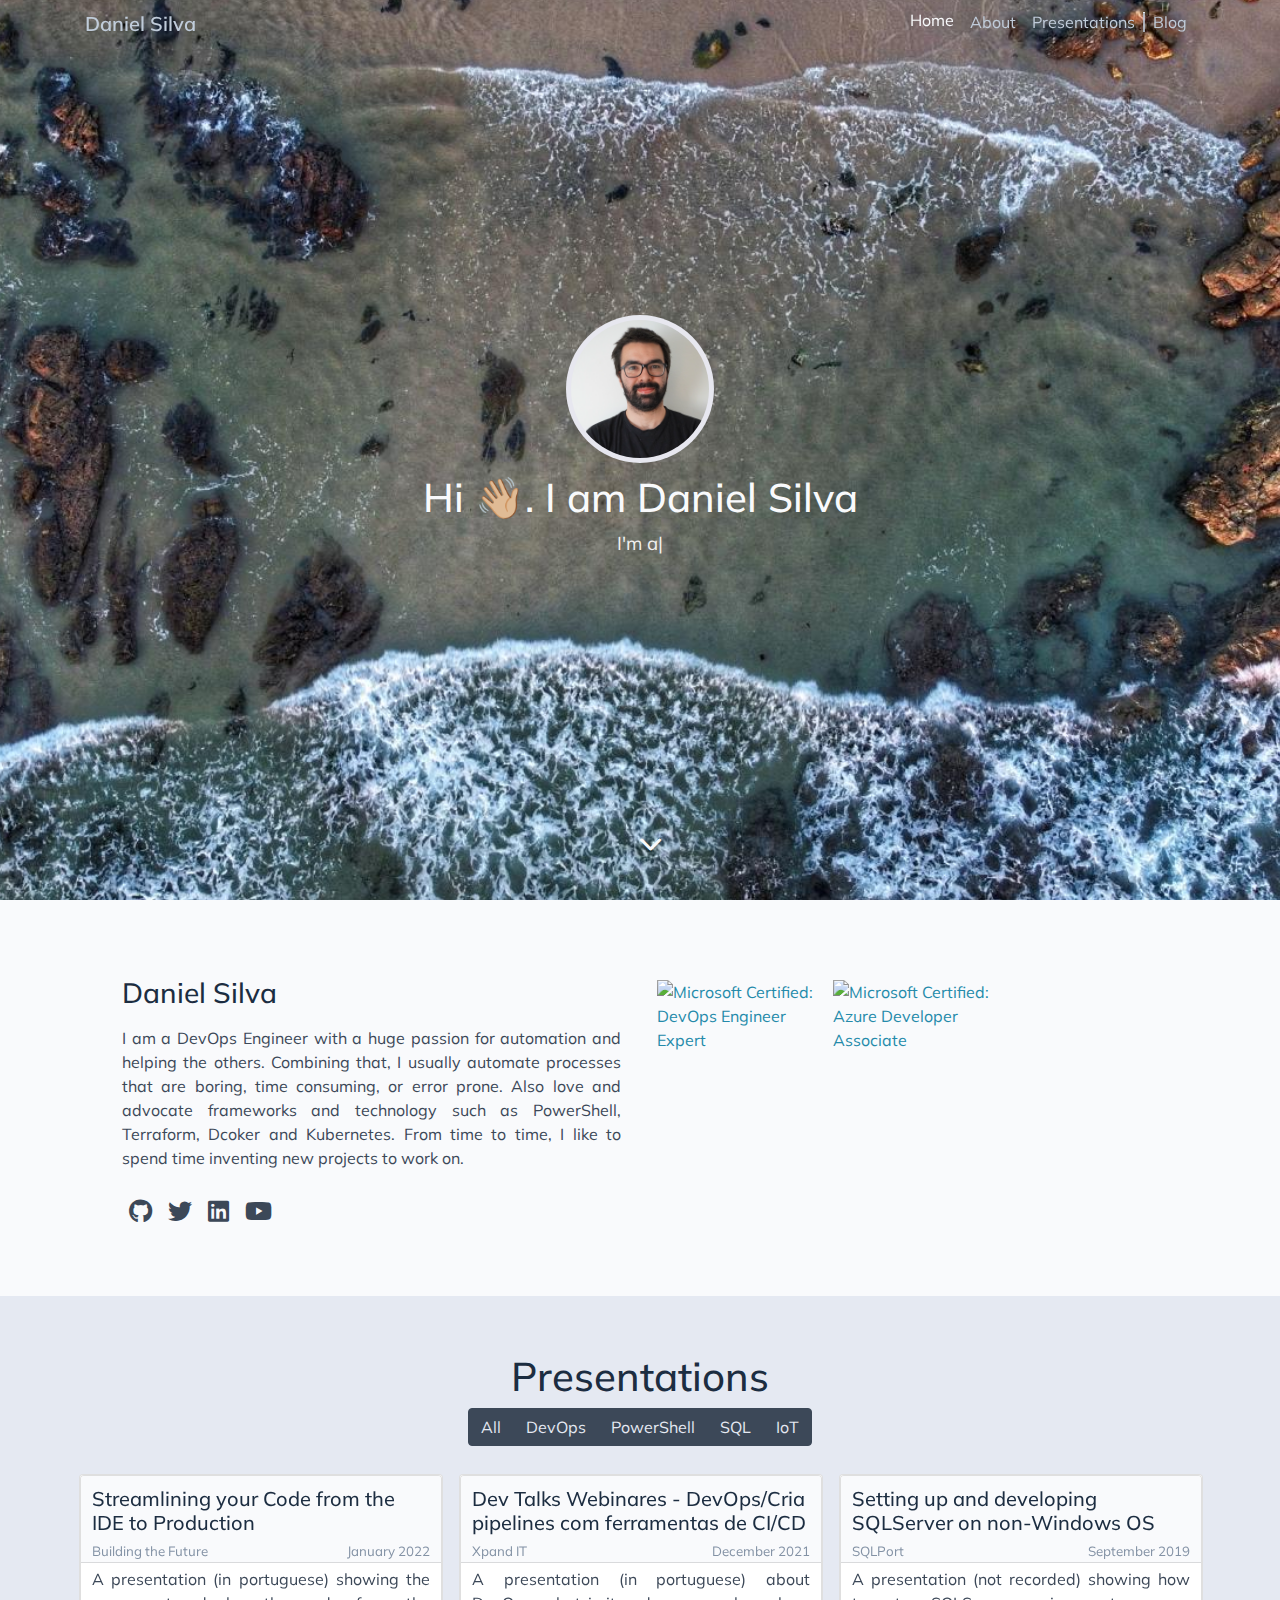
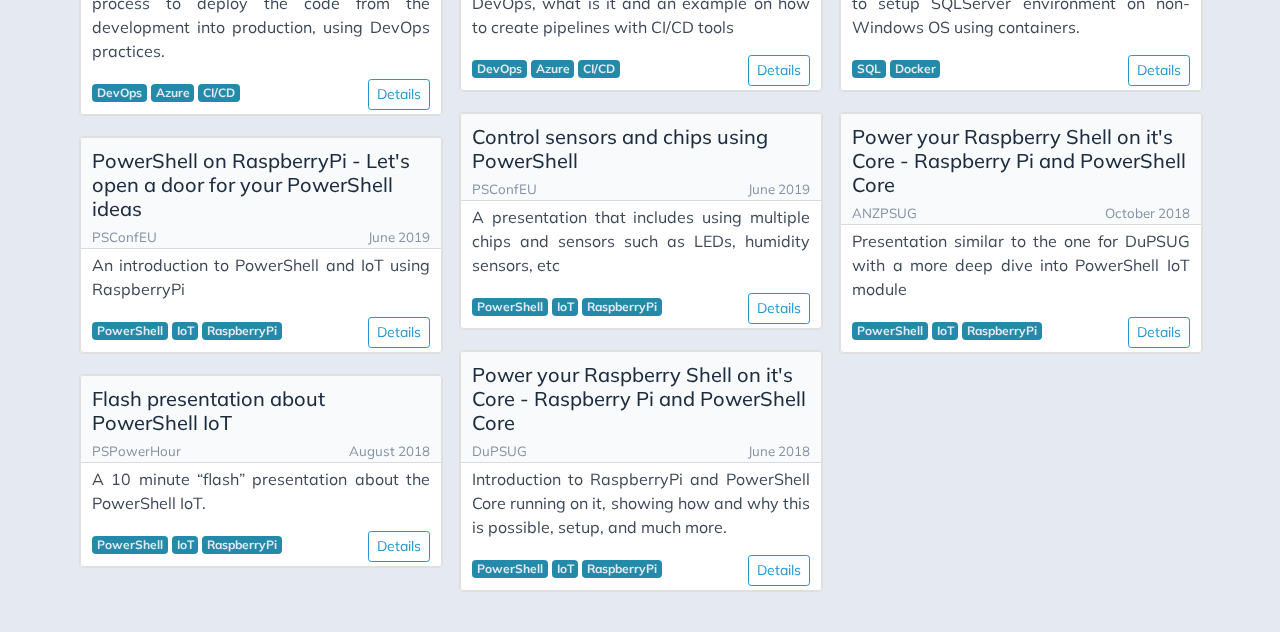
==== index.html @ a71b6dfe "deploy: 32005dc4efa2cc617f9057a2da8f9f249e327b60" ====
<!doctype html><html lang=en><head><meta name=generator content="Hugo 0.101.0"><title>Daniel Silva</title><meta name=description content><meta charset=utf-8><meta name=viewport content="width=device-width,initial-scale=1"><meta http-equiv=x-ua-compatible content="ie=edge"><link rel=stylesheet href=/css/bootstrap.min.css><link rel=stylesheet href=/css/layouts/main.css><link rel=stylesheet href=/css/navigators/navbar.css><link rel=stylesheet href=/css/plyr.css><link rel=stylesheet href=/css/flag-icon.min.css><link rel=stylesheet href="https://fonts.googleapis.com/css2?family=Muli:wght@300;400;500;600"><link rel=stylesheet href=/fontawesome/css/all.min.css><meta property="og:title" content="Daniel Silva"><meta property="og:type" content="website"><meta property="og:description" content><meta property="og:image" content="https://www.danielssilva.dev/images/author/avatar.png"><meta property="og:url" content="https://www.danielssilva.dev"><link rel=stylesheet href=/css/sections/home.css><link rel=stylesheet href=/css/sections/about.css><link rel=stylesheet href=/css/sections/skills.css><link rel=stylesheet href=/css/sections/experiences.css><link rel=stylesheet href=/css/sections/education.css><link rel=stylesheet href=/css/sections/projects.css><link rel=stylesheet href=/css/sections/recent-posts.css><link rel=stylesheet href=/css/sections/achievements.css><link rel=stylesheet href=/css/sections/accomplishments.css><link rel=stylesheet href=/css/style.css><script async src="https://www.googletagmanager.com/gtag/js?id=G-6H5T7PXLSM"></script>
<script>var doNotTrack=!1;if(!doNotTrack){window.dataLayer=window.dataLayer||[];function gtag(){dataLayer.push(arguments)}gtag("js",new Date),gtag("config","G-6H5T7PXLSM",{anonymize_ip:!1})}</script></head><body data-spy=scroll data-target=#top-navbar data-offset=100><nav class="navbar navbar-expand-xl top-navbar initial-navbar" id=top-navbar><div class=container><a class=navbar-brand href=/>Daniel Silva</a>
<button class="navbar-toggler navbar-dark" id=navbar-toggler type=button data-toggle=collapse data-target=#top-nav-items aria-label=menu>
<span class=navbar-toggler-icon></span></button><div class="collapse navbar-collapse dynamic-navbar" id=top-nav-items><ul class="navbar-nav ml-auto"><li class=nav-item><a class=nav-link href=#home>Home</a></li><li class=nav-item><a class=nav-link href=#about>About</a></li><li class=nav-item><a class=nav-link href=#projects>Presentations</a></li><div class=dropdown-divider id=top-navbar-divider></div><li class=nav-item><a class=nav-link href=https://blog.danielssilva.dev/>Blog</a></li></ul></div></div></nav><div class="container-fluid home" id=home><style>#homePageBackgroundImageDivStyled{background-image:url(/images/background/coast_hu554434aec5022e6aabf1defd5064a987_2552992_500x0_resize_q75_box.jpeg)}@media(min-width:500px) and (max-width:800px){#homePageBackgroundImageDivStyled{background-image:url(/images/background/coast_hu554434aec5022e6aabf1defd5064a987_2552992_800x0_resize_q75_box.jpeg)}}@media(min-width:801px) and (max-width:1200px){#homePageBackgroundImageDivStyled{background-image:url(/images/background/coast_hu554434aec5022e6aabf1defd5064a987_2552992_1200x0_resize_q75_box.jpeg)}}@media(min-width:1201px) and (max-width:1500px){#homePageBackgroundImageDivStyled{background-image:url(/images/background/coast_hu554434aec5022e6aabf1defd5064a987_2552992_1500x0_resize_q75_box.jpeg)}}@media(min-width:1501px){#homePageBackgroundImageDivStyled{background-image:url(/images/background/coast.jpeg)}}</style><span class=on-the-fly-behavior></span><div id=homePageBackgroundImageDivStyled class="background container-fluid"></div><div class="container content text-center"><img src=/images/author/avatar_hu5a6892530adabd34b1c75fb4cfc5e034_548641_148x148_fit_box_3.png class="rounded-circle mx-auto d-block img-fluid" alt="Author Image"><h1 class=greeting>Hi 👋🏼. I am Daniel Silva</h1><div class=typing-carousel><span id=ityped class=ityped></span>
<span class=ityped-cursor></span></div><ul id=typing-carousel-data><li>I'm a DevOps engineer</li><li>I love automation</li><li>I love DYI</li><li>I love presenting and sharing</li></ul><a href=#about aria-label="Read More - Daniel Silva"><i class="arrow bounce fa fa-chevron-down"></i></a></div></div><div class="container-fluid section-holder d-flex bg-white"><div class="container anchor p-lg-5 about-section" id=about><div class="row pt-sm-2 pt-md-4 align-self-center"><div class=col-sm-6><h3 class=p-1>Daniel Silva</h3><p class="p-1 text-justify">I am a DevOps Engineer with a huge passion for automation and helping the others. Combining that, I usually automate processes that are boring, time consuming, or error prone. Also love and advocate frameworks and technology such as PowerShell, Terraform, Dcoker and Kubernetes. From time to time, I like to spend time inventing new projects to work on.</p><div class="text-container ml-auto"><ul class="social-link d-flex"><li><a href=https://github.com/DanielSSilva title=Github target=_blank rel=noopener><i class="fab fa-github"></i></a></li><li><a href=https://twitter.com/DanielSilv9 title=Twitter target=_blank rel=noopener><i class="fab fa-twitter"></i></a></li><li><a href=https://www.linkedin.com/in/danielssilva/ title=LinkedIn target=_blank rel=noopener><i class="fab fa-linkedin"></i></a></li><li><a href=https://www.youtube.com/channel/UCpdLmETWFj0H3rv2JIgzPHg title=Youtube target=_blank rel=noopener><i class="fab fa-youtube"></i></a></li></ul></div></div><div class="col-sm-6 pt-5 pl-md-4 pl-sm-3 pt-sm-0"><div class=row><div class="col-6 col-lg-4 p-2"><div><a href=https://www.credly.com/badges/4189b24d-8f48-4c26-a25a-a30ac0645d60/public_url target=_blank rel="noopener noreferrer"><img src=https://images.credly.com/size/220x220/images/c3ab66f8-5d59-4afa-a6c2-0ba30a1989ca/CERT-Expert-DevOps-Engineer-600x600.png alt="Microsoft Certified: DevOps Engineer Expert"></a></div></div><div class="col-6 col-lg-4 p-2"><div><a href=https://www.credly.com/badges/4189b24d-8f48-4c26-a25a-a30ac0645d60/public_url target=_blank rel="noopener noreferrer"><img src=https://images.credly.com/size/220x220/images/63316b60-f62d-4e51-aacc-c23cb850089c/azure-developer-associate-600x600.png alt="Microsoft Certified: Azure Developer Associate"></a></div></div></div></div></div></div></div><div class="container-fluid section-holder d-flex bg-dimmed"><div class="container-fluid anchor pb-5 projects-section" id=projects><h1 class=text-center><span id=projects></span>Presentations</h1><div class="container ml-auto text-center"><div class="btn-group flex-wrap" role=group id=project-filter-buttons><button type=button class="btn btn-dark" data-filter=all>
All</button>
<button type=button class="btn btn-dark" data-filter=DevOps>
DevOps</button>
<button type=button class="btn btn-dark" data-filter=PowerShell>
PowerShell</button>
<button type=button class="btn btn-dark" data-filter=SQL>
SQL</button>
<button type=button class="btn btn-dark" data-filter=IoT>
IoT</button></div></div><div class="container filtr-projects"><div class=row id=project-card-holder><div class="col-sm-12 col-md-6 col-lg-4 p-2 filtr-item" data-category='all, DevOps,Azure,CI/CD'><div class="card mt-1"><div class=card><a class=card-header href="https://www.youtube.com/watch?v=jHdhixi9mvg" target=_blank rel=noopener><div><div class=d-flex><h5 class="card-title mb-0">Streamlining your Code from the IDE to Production</h5></div><div class=sub-title><span>Building the Future</span>
<span>January 2022</span></div></div></a><div class="card-body text-justify pt-1 pb-1"><p>A presentation (in portuguese) showing the process to deploy the code from the development into production, using DevOps practices.</p><div class=project-card-footer><div class=project-tags-holder><span class="badge btn-info">DevOps</span>
<span class="badge btn-info">Azure</span>
<span class="badge btn-info">CI/CD</span></div><div class=project-btn-holder><span><a class="btn btn-outline-info btn-sm" href="https://www.youtube.com/watch?v=jHdhixi9mvg" target=#>Details</a></span></div></div></div></div></div></div><div class="col-sm-12 col-md-6 col-lg-4 p-2 filtr-item" data-category='all, DevOps,Azure,CI/CD'><div class="card mt-1"><div class=card><a class=card-header href="https://www.youtube.com/watch?v=k4uorXhguNA&list=PL57O7tm6D3i4XlLLw3u3Q8zfFbTgQo_N_" target=_blank rel=noopener><div><div class=d-flex><h5 class="card-title mb-0">Dev Talks Webinares - DevOps/Cria pipelines com ferramentas de CI/CD</h5></div><div class=sub-title><span>Xpand IT</span>
<span>December 2021</span></div></div></a><div class="card-body text-justify pt-1 pb-1"><p>A presentation (in portuguese) about DevOps, what is it and an example on how to create pipelines with CI/CD tools</p><div class=project-card-footer><div class=project-tags-holder><span class="badge btn-info">DevOps</span>
<span class="badge btn-info">Azure</span>
<span class="badge btn-info">CI/CD</span></div><div class=project-btn-holder><span><a class="btn btn-outline-info btn-sm" href="https://www.youtube.com/watch?v=k4uorXhguNA&list=PL57O7tm6D3i4XlLLw3u3Q8zfFbTgQo_N_" target=#>Details</a></span></div></div></div></div></div></div><div class="col-sm-12 col-md-6 col-lg-4 p-2 filtr-item" data-category='all, SQL,Docker'><div class="card mt-1"><div class=card><a class=card-header href=https://github.com/DanielSSilva/Presentations/tree/master/2019_09_24%20-%20Setting%20up%20and%20developing%20SQLServer%20on%20non-Windows%20OS target=_blank rel=noopener><div><div class=d-flex><h5 class="card-title mb-0">Setting up and developing SQLServer on non-Windows OS</h5></div><div class=sub-title><span>SQLPort</span>
<span>September 2019</span></div></div></a><div class="card-body text-justify pt-1 pb-1"><p>A presentation (not recorded) showing how to setup SQLServer environment on non-Windows OS using containers.</p><div class=project-card-footer><div class=project-tags-holder><span class="badge btn-info">SQL</span>
<span class="badge btn-info">Docker</span></div><div class=project-btn-holder><span><a class="btn btn-outline-info btn-sm" href=https://github.com/DanielSSilva/Presentations/tree/master/2019_09_24%20-%20Setting%20up%20and%20developing%20SQLServer%20on%20non-Windows%20OS target=#>Details</a></span></div></div></div></div></div></div><div class="col-sm-12 col-md-6 col-lg-4 p-2 filtr-item" data-category='all, PowerShell,IoT,RaspberryPi'><div class="card mt-1"><div class=card><a class=card-header href="https://www.youtube.com/watch?v=DMQC2ErWaq8" target=_blank rel=noopener><div><div class=d-flex><h5 class="card-title mb-0">PowerShell on RaspberryPi - Let's open a door for your PowerShell ideas</h5></div><div class=sub-title><span>PSConfEU</span>
<span>June 2019</span></div></div></a><div class="card-body text-justify pt-1 pb-1"><p>An introduction to PowerShell and IoT using RaspberryPi</p><div class=project-card-footer><div class=project-tags-holder><span class="badge btn-info">PowerShell</span>
<span class="badge btn-info">IoT</span>
<span class="badge btn-info">RaspberryPi</span></div><div class=project-btn-holder><span><a class="btn btn-outline-info btn-sm" href="https://www.youtube.com/watch?v=DMQC2ErWaq8" target=#>Details</a></span></div></div></div></div></div></div><div class="col-sm-12 col-md-6 col-lg-4 p-2 filtr-item" data-category='all, PowerShell,IoT,RaspberryPi'><div class="card mt-1"><div class=card><a class=card-header href="https://www.youtube.com/watch?v=S17dT1mQLGI" target=_blank rel=noopener><div><div class=d-flex><h5 class="card-title mb-0">Control sensors and chips using PowerShell</h5></div><div class=sub-title><span>PSConfEU</span>
<span>June 2019</span></div></div></a><div class="card-body text-justify pt-1 pb-1"><p>A presentation that includes using multiple chips and sensors such as LEDs, humidity sensors, etc</p><div class=project-card-footer><div class=project-tags-holder><span class="badge btn-info">PowerShell</span>
<span class="badge btn-info">IoT</span>
<span class="badge btn-info">RaspberryPi</span></div><div class=project-btn-holder><span><a class="btn btn-outline-info btn-sm" href="https://www.youtube.com/watch?v=S17dT1mQLGI" target=#>Details</a></span></div></div></div></div></div></div><div class="col-sm-12 col-md-6 col-lg-4 p-2 filtr-item" data-category='all, PowerShell,IoT,RaspberryPi'><div class="card mt-1"><div class=card><a class=card-header href="https://www.youtube.com/watch?v=5m9PnWBF1vI" target=_blank rel=noopener><div><div class=d-flex><h5 class="card-title mb-0">Power your Raspberry Shell on it's Core - Raspberry Pi and PowerShell Core</h5></div><div class=sub-title><span>ANZPSUG</span>
<span>October 2018</span></div></div></a><div class="card-body text-justify pt-1 pb-1"><p>Presentation similar to the one for DuPSUG with a more deep dive into PowerShell IoT module</p><div class=project-card-footer><div class=project-tags-holder><span class="badge btn-info">PowerShell</span>
<span class="badge btn-info">IoT</span>
<span class="badge btn-info">RaspberryPi</span></div><div class=project-btn-holder><span><a class="btn btn-outline-info btn-sm" href="https://www.youtube.com/watch?v=5m9PnWBF1vI" target=#>Details</a></span></div></div></div></div></div></div><div class="col-sm-12 col-md-6 col-lg-4 p-2 filtr-item" data-category='all, PowerShell,IoT,RaspberryPi'><div class="card mt-1"><div class=card><a class=card-header href="https://www.youtube.com/watch?v=fDQvdIEda_c&t=3278s" target=_blank rel=noopener><div><div class=d-flex><h5 class="card-title mb-0">Flash presentation about PowerShell IoT</h5></div><div class=sub-title><span>PSPowerHour</span>
<span>August 2018</span></div></div></a><div class="card-body text-justify pt-1 pb-1"><p>A 10 minute &ldquo;flash&rdquo; presentation about the PowerShell IoT.</p><div class=project-card-footer><div class=project-tags-holder><span class="badge btn-info">PowerShell</span>
<span class="badge btn-info">IoT</span>
<span class="badge btn-info">RaspberryPi</span></div><div class=project-btn-holder><span><a class="btn btn-outline-info btn-sm" href="https://www.youtube.com/watch?v=fDQvdIEda_c&t=3278s" target=#>Details</a></span></div></div></div></div></div></div><div class="col-sm-12 col-md-6 col-lg-4 p-2 filtr-item" data-category='all, PowerShell,IoT,RaspberryPi'><div class="card mt-1"><div class=card><a class=card-header href="https://www.youtube.com/watch?v=S17dT1mQLGI" target=_blank rel=noopener><div><div class=d-flex><h5 class="card-title mb-0">Power your Raspberry Shell on it's Core - Raspberry Pi and PowerShell Core</h5></div><div class=sub-title><span>DuPSUG</span>
<span>June 2018</span></div></div></a><div class="card-body text-justify pt-1 pb-1"><p>Introduction to RaspberryPi and PowerShell Core running on it, showing how and why this is possible, setup, and much more.</p><div class=project-card-footer><div class=project-tags-holder><span class="badge btn-info">PowerShell</span>
<span class="badge btn-info">IoT</span>
<span class="badge btn-info">RaspberryPi</span></div><div class=project-btn-holder><span><a class="btn btn-outline-info btn-sm" href="https://www.youtube.com/watch?v=S17dT1mQLGI" target=#>Details</a></span></div></div></div></div></div></div></div></div></div></div><script type=text/javascript src=/js/jquery-3.4.1.min.js></script>
<script type=text/javascript src=/js/popper.min.js></script>
<script type=text/javascript src=/js/bootstrap.min.js></script>
<script type=text/javascript src=/js/navbar.js></script>
<script type=text/javascript src=/js/plyr.js></script>
<script type=text/javascript src=/js/main.js></script>
<script src=/js/itype.min.js></script>
<script src=/js/github-button.js></script>
<script src=/js/home.js></script>
<script src=/js/jquery.filterizr.min.js></script></body></html>
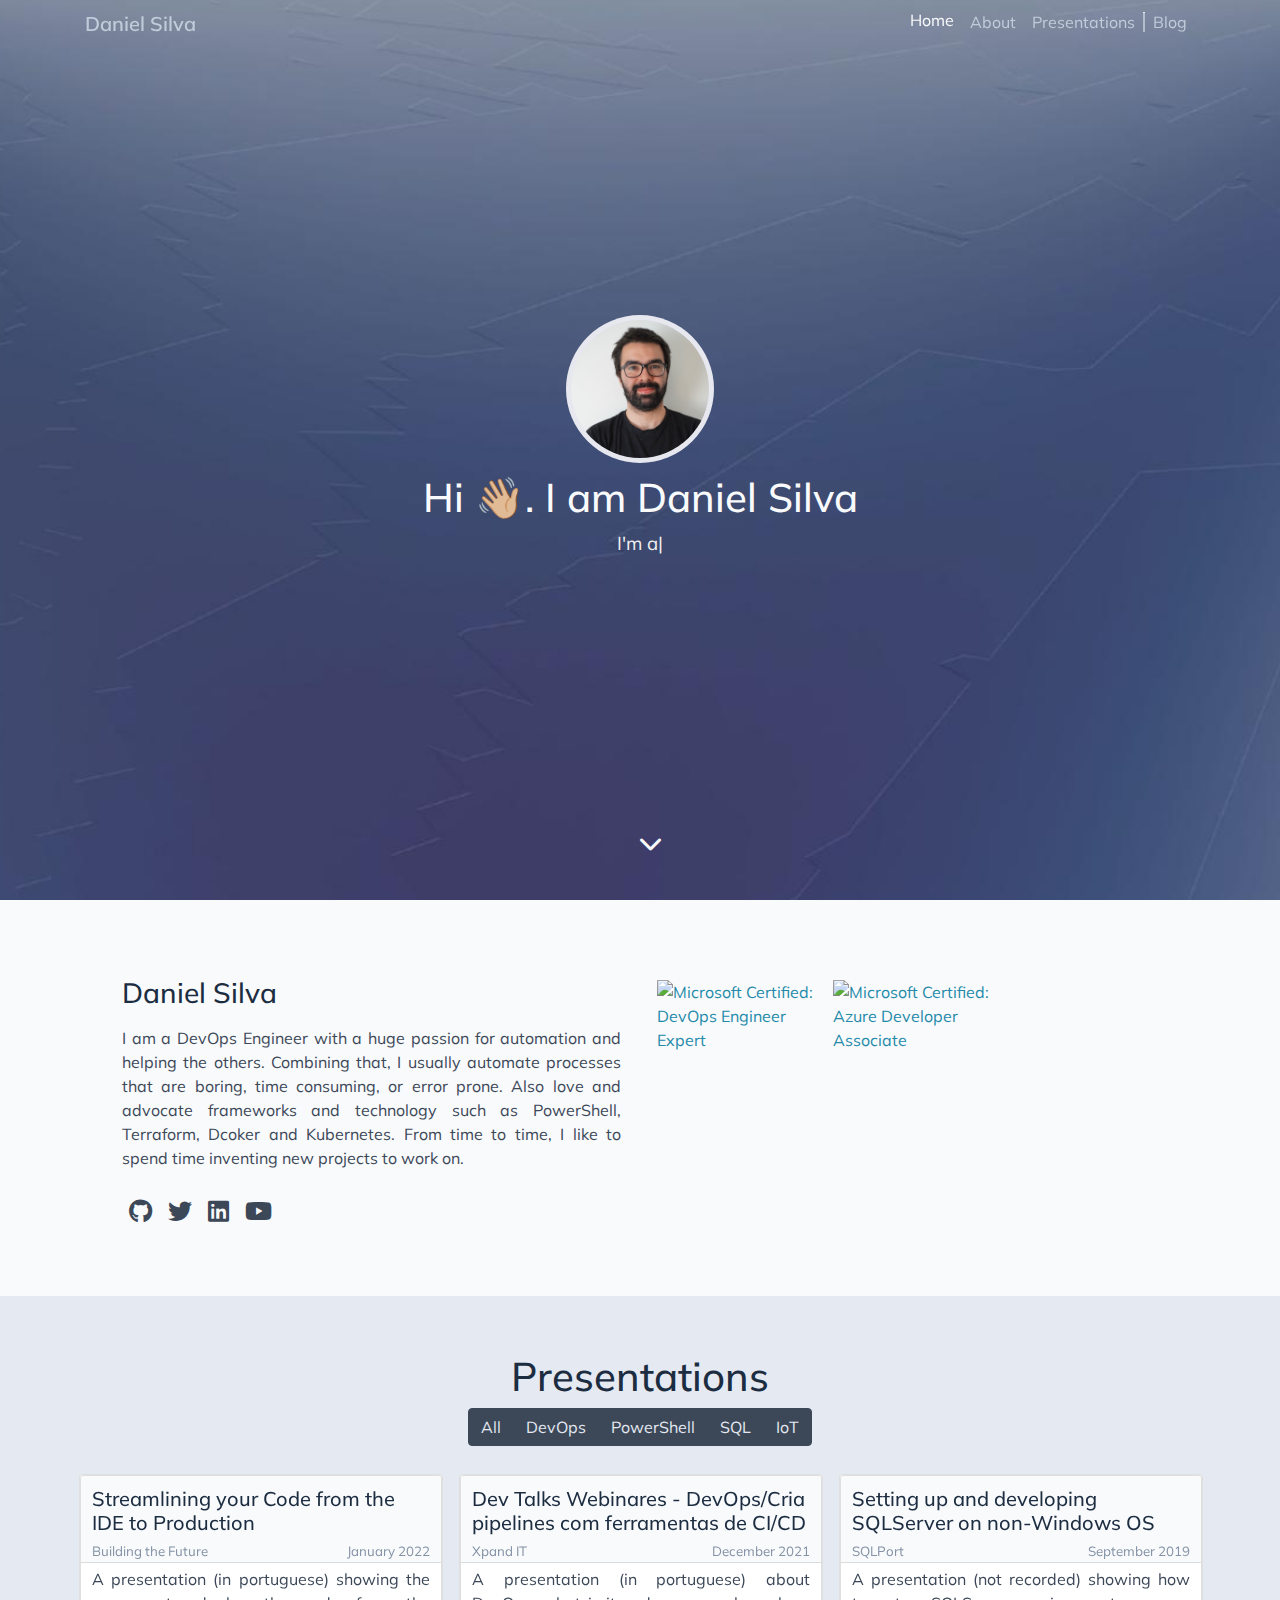
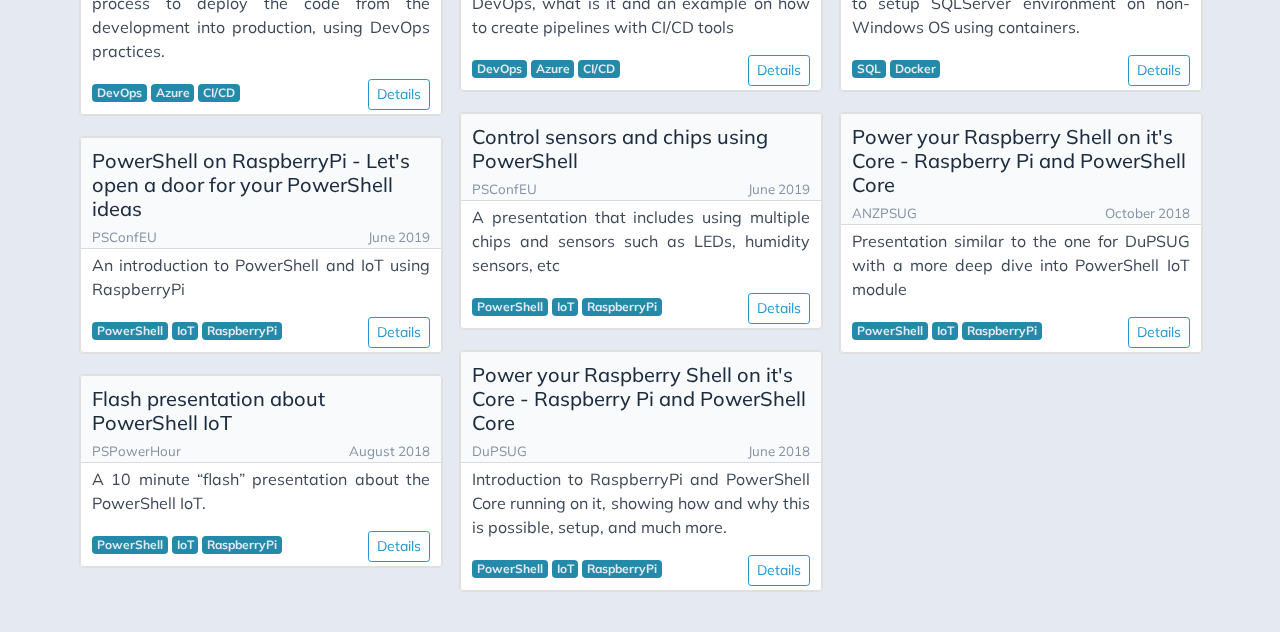
==== commit 6758c8c7: "deploy: 63246c6cc2f0cc0d078bcd1a8effb1f9066be4f7" ====
--- a/index.html
+++ b/index.html
@@ -1,7 +1,7 @@
 <!doctype html><html lang=en><head><meta name=generator content="Hugo 0.101.0"><title>Daniel Silva</title><meta name=description content><meta charset=utf-8><meta name=viewport content="width=device-width,initial-scale=1"><meta http-equiv=x-ua-compatible content="ie=edge"><link rel=stylesheet href=/css/bootstrap.min.css><link rel=stylesheet href=/css/layouts/main.css><link rel=stylesheet href=/css/navigators/navbar.css><link rel=stylesheet href=/css/plyr.css><link rel=stylesheet href=/css/flag-icon.min.css><link rel=stylesheet href="https://fonts.googleapis.com/css2?family=Muli:wght@300;400;500;600"><link rel=stylesheet href=/fontawesome/css/all.min.css><meta property="og:title" content="Daniel Silva"><meta property="og:type" content="website"><meta property="og:description" content><meta property="og:image" content="https://www.danielssilva.dev/images/author/avatar.png"><meta property="og:url" content="https://www.danielssilva.dev"><link rel=stylesheet href=/css/sections/home.css><link rel=stylesheet href=/css/sections/about.css><link rel=stylesheet href=/css/sections/skills.css><link rel=stylesheet href=/css/sections/experiences.css><link rel=stylesheet href=/css/sections/education.css><link rel=stylesheet href=/css/sections/projects.css><link rel=stylesheet href=/css/sections/recent-posts.css><link rel=stylesheet href=/css/sections/achievements.css><link rel=stylesheet href=/css/sections/accomplishments.css><link rel=stylesheet href=/css/style.css><script async src="https://www.googletagmanager.com/gtag/js?id=G-6H5T7PXLSM"></script>
 <script>var doNotTrack=!1;if(!doNotTrack){window.dataLayer=window.dataLayer||[];function gtag(){dataLayer.push(arguments)}gtag("js",new Date),gtag("config","G-6H5T7PXLSM",{anonymize_ip:!1})}</script></head><body data-spy=scroll data-target=#top-navbar data-offset=100><nav class="navbar navbar-expand-xl top-navbar initial-navbar" id=top-navbar><div class=container><a class=navbar-brand href=/>Daniel Silva</a>
 <button class="navbar-toggler navbar-dark" id=navbar-toggler type=button data-toggle=collapse data-target=#top-nav-items aria-label=menu>
-<span class=navbar-toggler-icon></span></button><div class="collapse navbar-collapse dynamic-navbar" id=top-nav-items><ul class="navbar-nav ml-auto"><li class=nav-item><a class=nav-link href=#home>Home</a></li><li class=nav-item><a class=nav-link href=#about>About</a></li><li class=nav-item><a class=nav-link href=#projects>Presentations</a></li><div class=dropdown-divider id=top-navbar-divider></div><li class=nav-item><a class=nav-link href=https://blog.danielssilva.dev/>Blog</a></li></ul></div></div></nav><div class="container-fluid home" id=home><style>#homePageBackgroundImageDivStyled{background-image:url(/images/background/coast_hu554434aec5022e6aabf1defd5064a987_2552992_500x0_resize_q75_box.jpeg)}@media(min-width:500px) and (max-width:800px){#homePageBackgroundImageDivStyled{background-image:url(/images/background/coast_hu554434aec5022e6aabf1defd5064a987_2552992_800x0_resize_q75_box.jpeg)}}@media(min-width:801px) and (max-width:1200px){#homePageBackgroundImageDivStyled{background-image:url(/images/background/coast_hu554434aec5022e6aabf1defd5064a987_2552992_1200x0_resize_q75_box.jpeg)}}@media(min-width:1201px) and (max-width:1500px){#homePageBackgroundImageDivStyled{background-image:url(/images/background/coast_hu554434aec5022e6aabf1defd5064a987_2552992_1500x0_resize_q75_box.jpeg)}}@media(min-width:1501px){#homePageBackgroundImageDivStyled{background-image:url(/images/background/coast.jpeg)}}</style><span class=on-the-fly-behavior></span><div id=homePageBackgroundImageDivStyled class="background container-fluid"></div><div class="container content text-center"><img src=/images/author/avatar_hu5a6892530adabd34b1c75fb4cfc5e034_548641_148x148_fit_box_3.png class="rounded-circle mx-auto d-block img-fluid" alt="Author Image"><h1 class=greeting>Hi 👋🏼. I am Daniel Silva</h1><div class=typing-carousel><span id=ityped class=ityped></span>
+<span class=navbar-toggler-icon></span></button><div class="collapse navbar-collapse dynamic-navbar" id=top-nav-items><ul class="navbar-nav ml-auto"><li class=nav-item><a class=nav-link href=#home>Home</a></li><li class=nav-item><a class=nav-link href=#about>About</a></li><li class=nav-item><a class=nav-link href=#projects>Presentations</a></li><div class=dropdown-divider id=top-navbar-divider></div><li class=nav-item><a class=nav-link href=https://blog.danielssilva.dev/>Blog</a></li></ul></div></div></nav><div class="container-fluid home" id=home><style>#homePageBackgroundImageDivStyled{background-image:url(/images/background/background_hu374c68f63fc98b004453fa87687a5fcb_62693_500x0_resize_q75_box.jpeg)}@media(min-width:500px) and (max-width:800px){#homePageBackgroundImageDivStyled{background-image:url(/images/background/background_hu374c68f63fc98b004453fa87687a5fcb_62693_800x0_resize_q75_box.jpeg)}}@media(min-width:801px) and (max-width:1200px){#homePageBackgroundImageDivStyled{background-image:url(/images/background/background_hu374c68f63fc98b004453fa87687a5fcb_62693_1200x0_resize_q75_box.jpeg)}}@media(min-width:1201px) and (max-width:1500px){#homePageBackgroundImageDivStyled{background-image:url(/images/background/background_hu374c68f63fc98b004453fa87687a5fcb_62693_1500x0_resize_q75_box.jpeg)}}@media(min-width:1501px){#homePageBackgroundImageDivStyled{background-image:url(/images/background/background.jpeg)}}</style><span class=on-the-fly-behavior></span><div id=homePageBackgroundImageDivStyled class="background container-fluid"></div><div class="container content text-center"><img src=/images/author/avatar_hu5a6892530adabd34b1c75fb4cfc5e034_548641_148x148_fit_box_3.png class="rounded-circle mx-auto d-block img-fluid" alt="Author Image"><h1 class=greeting>Hi 👋🏼. I am Daniel Silva</h1><div class=typing-carousel><span id=ityped class=ityped></span>
 <span class=ityped-cursor></span></div><ul id=typing-carousel-data><li>I'm a DevOps engineer</li><li>I love automation</li><li>I love DYI</li><li>I love presenting and sharing</li></ul><a href=#about aria-label="Read More - Daniel Silva"><i class="arrow bounce fa fa-chevron-down"></i></a></div></div><div class="container-fluid section-holder d-flex bg-white"><div class="container anchor p-lg-5 about-section" id=about><div class="row pt-sm-2 pt-md-4 align-self-center"><div class=col-sm-6><h3 class=p-1>Daniel Silva</h3><p class="p-1 text-justify">I am a DevOps Engineer with a huge passion for automation and helping the others. Combining that, I usually automate processes that are boring, time consuming, or error prone. Also love and advocate frameworks and technology such as PowerShell, Terraform, Dcoker and Kubernetes. From time to time, I like to spend time inventing new projects to work on.</p><div class="text-container ml-auto"><ul class="social-link d-flex"><li><a href=https://github.com/DanielSSilva title=Github target=_blank rel=noopener><i class="fab fa-github"></i></a></li><li><a href=https://twitter.com/DanielSilv9 title=Twitter target=_blank rel=noopener><i class="fab fa-twitter"></i></a></li><li><a href=https://www.linkedin.com/in/danielssilva/ title=LinkedIn target=_blank rel=noopener><i class="fab fa-linkedin"></i></a></li><li><a href=https://www.youtube.com/channel/UCpdLmETWFj0H3rv2JIgzPHg title=Youtube target=_blank rel=noopener><i class="fab fa-youtube"></i></a></li></ul></div></div><div class="col-sm-6 pt-5 pl-md-4 pl-sm-3 pt-sm-0"><div class=row><div class="col-6 col-lg-4 p-2"><div><a href=https://www.credly.com/badges/4189b24d-8f48-4c26-a25a-a30ac0645d60/public_url target=_blank rel="noopener noreferrer"><img src=https://images.credly.com/size/220x220/images/c3ab66f8-5d59-4afa-a6c2-0ba30a1989ca/CERT-Expert-DevOps-Engineer-600x600.png alt="Microsoft Certified: DevOps Engineer Expert"></a></div></div><div class="col-6 col-lg-4 p-2"><div><a href=https://www.credly.com/badges/4189b24d-8f48-4c26-a25a-a30ac0645d60/public_url target=_blank rel="noopener noreferrer"><img src=https://images.credly.com/size/220x220/images/63316b60-f62d-4e51-aacc-c23cb850089c/azure-developer-associate-600x600.png alt="Microsoft Certified: Azure Developer Associate"></a></div></div></div></div></div></div></div><div class="container-fluid section-holder d-flex bg-dimmed"><div class="container-fluid anchor pb-5 projects-section" id=projects><h1 class=text-center><span id=projects></span>Presentations</h1><div class="container ml-auto text-center"><div class="btn-group flex-wrap" role=group id=project-filter-buttons><button type=button class="btn btn-dark" data-filter=all>
 All</button>
 <button type=button class="btn btn-dark" data-filter=DevOps>
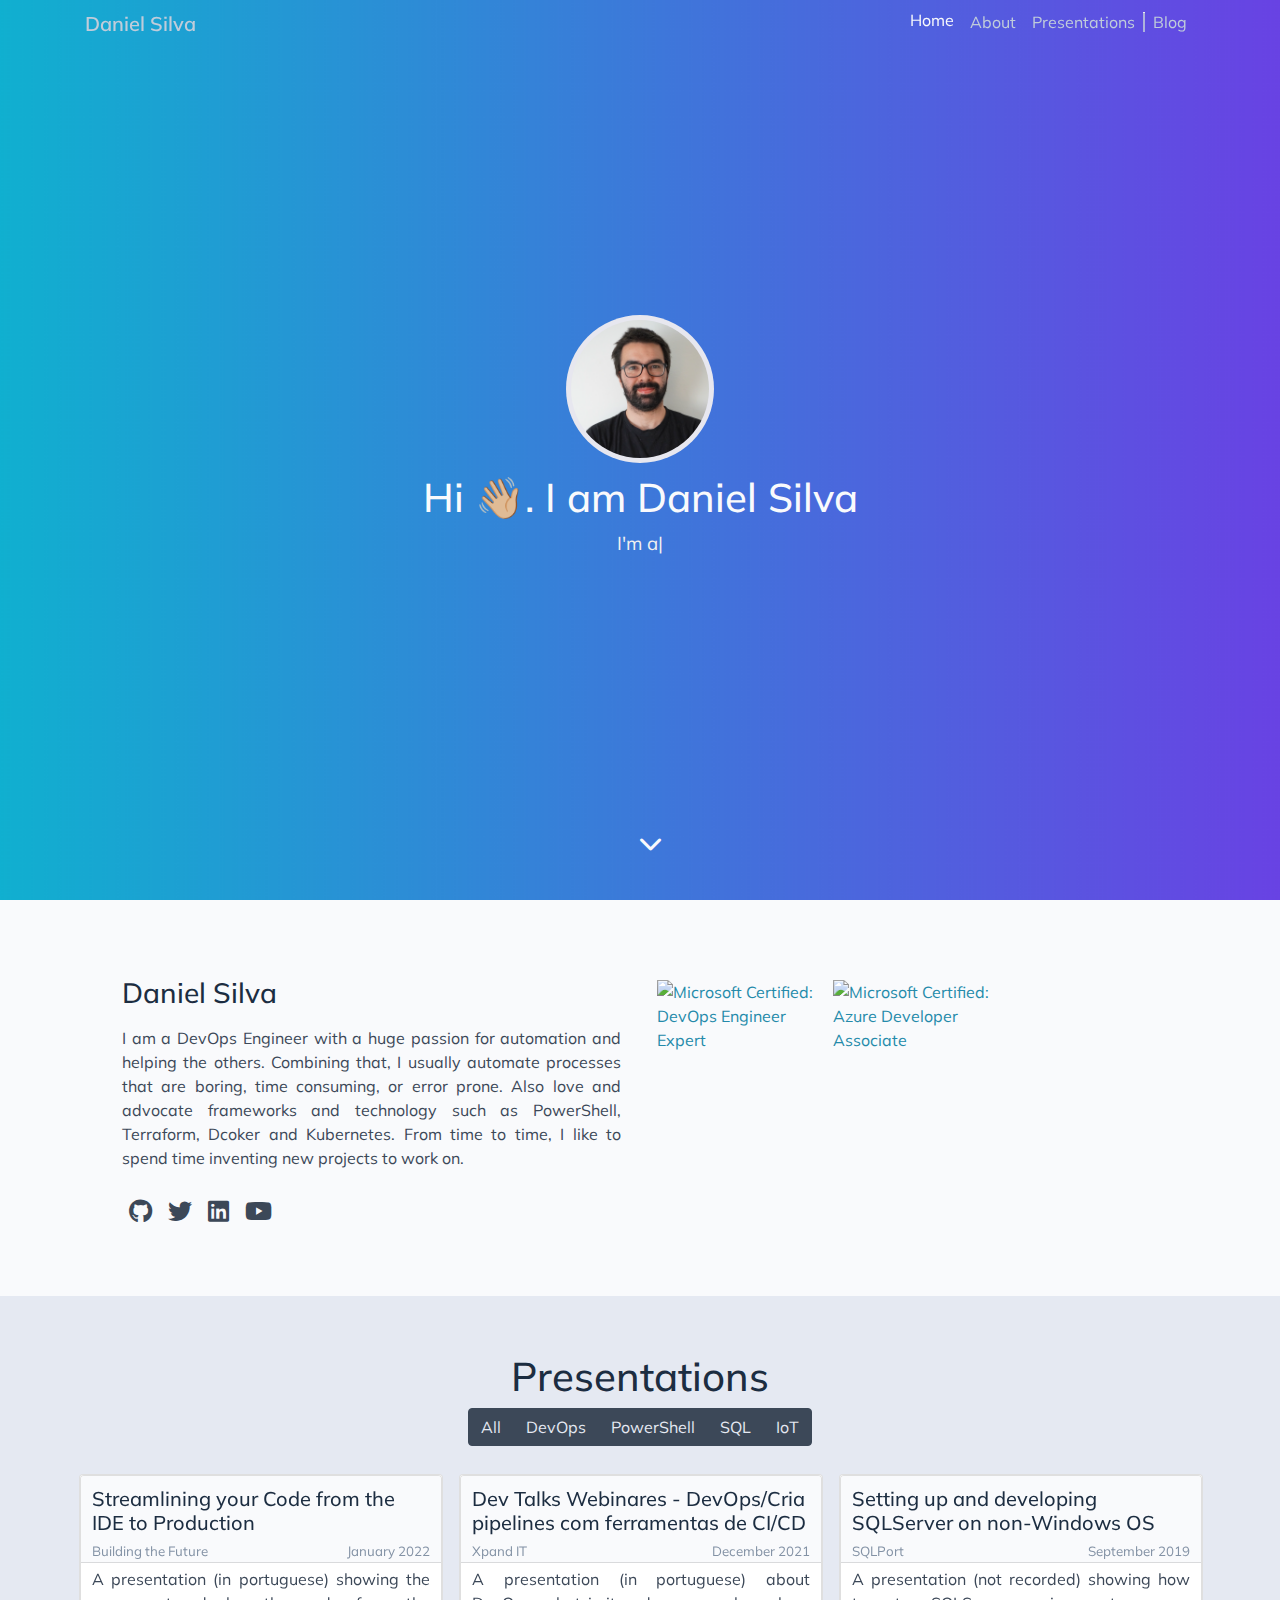
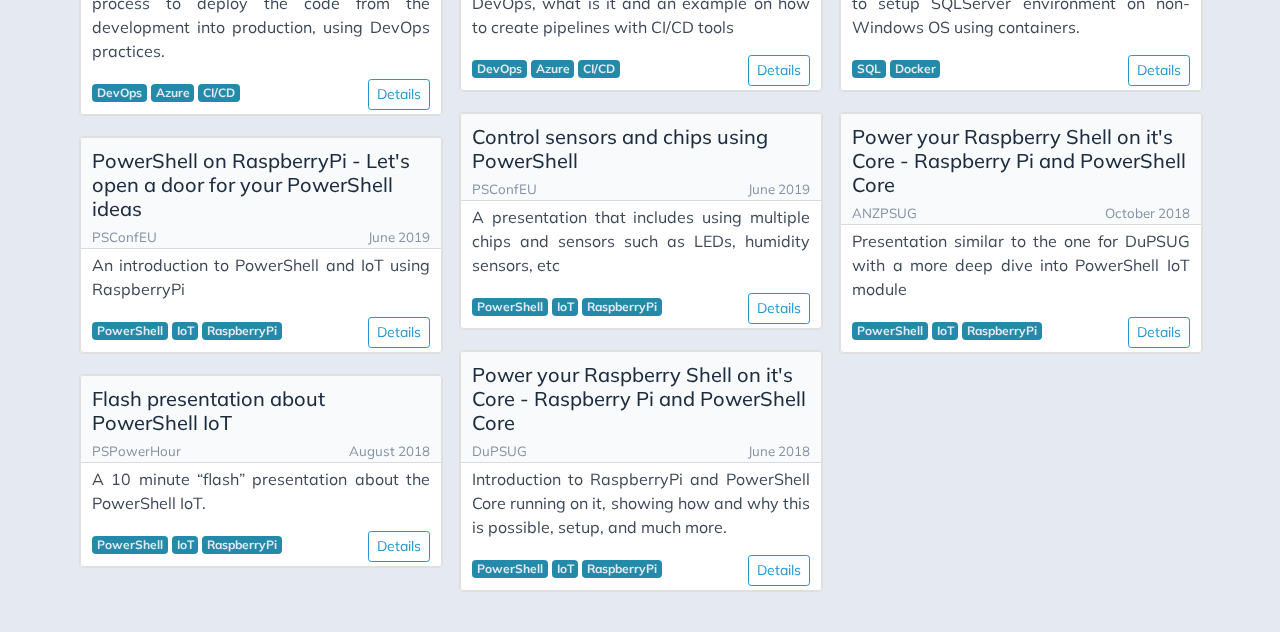
==== commit 413b4ee7: "deploy: ac2fd65477ce65af9ea66f0561ff885b7353231f" ====
--- a/index.html
+++ b/index.html
@@ -1,7 +1,7 @@
 <!doctype html><html lang=en><head><meta name=generator content="Hugo 0.101.0"><title>Daniel Silva</title><meta name=description content><meta charset=utf-8><meta name=viewport content="width=device-width,initial-scale=1"><meta http-equiv=x-ua-compatible content="ie=edge"><link rel=stylesheet href=/css/bootstrap.min.css><link rel=stylesheet href=/css/layouts/main.css><link rel=stylesheet href=/css/navigators/navbar.css><link rel=stylesheet href=/css/plyr.css><link rel=stylesheet href=/css/flag-icon.min.css><link rel=stylesheet href="https://fonts.googleapis.com/css2?family=Muli:wght@300;400;500;600"><link rel=stylesheet href=/fontawesome/css/all.min.css><meta property="og:title" content="Daniel Silva"><meta property="og:type" content="website"><meta property="og:description" content><meta property="og:image" content="https://www.danielssilva.dev/images/author/avatar.png"><meta property="og:url" content="https://www.danielssilva.dev"><link rel=stylesheet href=/css/sections/home.css><link rel=stylesheet href=/css/sections/about.css><link rel=stylesheet href=/css/sections/skills.css><link rel=stylesheet href=/css/sections/experiences.css><link rel=stylesheet href=/css/sections/education.css><link rel=stylesheet href=/css/sections/projects.css><link rel=stylesheet href=/css/sections/recent-posts.css><link rel=stylesheet href=/css/sections/achievements.css><link rel=stylesheet href=/css/sections/accomplishments.css><link rel=stylesheet href=/css/style.css><script async src="https://www.googletagmanager.com/gtag/js?id=G-6H5T7PXLSM"></script>
 <script>var doNotTrack=!1;if(!doNotTrack){window.dataLayer=window.dataLayer||[];function gtag(){dataLayer.push(arguments)}gtag("js",new Date),gtag("config","G-6H5T7PXLSM",{anonymize_ip:!1})}</script></head><body data-spy=scroll data-target=#top-navbar data-offset=100><nav class="navbar navbar-expand-xl top-navbar initial-navbar" id=top-navbar><div class=container><a class=navbar-brand href=/>Daniel Silva</a>
 <button class="navbar-toggler navbar-dark" id=navbar-toggler type=button data-toggle=collapse data-target=#top-nav-items aria-label=menu>
-<span class=navbar-toggler-icon></span></button><div class="collapse navbar-collapse dynamic-navbar" id=top-nav-items><ul class="navbar-nav ml-auto"><li class=nav-item><a class=nav-link href=#home>Home</a></li><li class=nav-item><a class=nav-link href=#about>About</a></li><li class=nav-item><a class=nav-link href=#projects>Presentations</a></li><div class=dropdown-divider id=top-navbar-divider></div><li class=nav-item><a class=nav-link href=https://blog.danielssilva.dev/>Blog</a></li></ul></div></div></nav><div class="container-fluid home" id=home><style>#homePageBackgroundImageDivStyled{background-image:url(/images/background/background_hu374c68f63fc98b004453fa87687a5fcb_62693_500x0_resize_q75_box.jpeg)}@media(min-width:500px) and (max-width:800px){#homePageBackgroundImageDivStyled{background-image:url(/images/background/background_hu374c68f63fc98b004453fa87687a5fcb_62693_800x0_resize_q75_box.jpeg)}}@media(min-width:801px) and (max-width:1200px){#homePageBackgroundImageDivStyled{background-image:url(/images/background/background_hu374c68f63fc98b004453fa87687a5fcb_62693_1200x0_resize_q75_box.jpeg)}}@media(min-width:1201px) and (max-width:1500px){#homePageBackgroundImageDivStyled{background-image:url(/images/background/background_hu374c68f63fc98b004453fa87687a5fcb_62693_1500x0_resize_q75_box.jpeg)}}@media(min-width:1501px){#homePageBackgroundImageDivStyled{background-image:url(/images/background/background.jpeg)}}</style><span class=on-the-fly-behavior></span><div id=homePageBackgroundImageDivStyled class="background container-fluid"></div><div class="container content text-center"><img src=/images/author/avatar_hu5a6892530adabd34b1c75fb4cfc5e034_548641_148x148_fit_box_3.png class="rounded-circle mx-auto d-block img-fluid" alt="Author Image"><h1 class=greeting>Hi 👋🏼. I am Daniel Silva</h1><div class=typing-carousel><span id=ityped class=ityped></span>
+<span class=navbar-toggler-icon></span></button><div class="collapse navbar-collapse dynamic-navbar" id=top-nav-items><ul class="navbar-nav ml-auto"><li class=nav-item><a class=nav-link href=#home>Home</a></li><li class=nav-item><a class=nav-link href=#about>About</a></li><li class=nav-item><a class=nav-link href=#projects>Presentations</a></li><div class=dropdown-divider id=top-navbar-divider></div><li class=nav-item><a class=nav-link href=https://blog.danielssilva.dev/>Blog</a></li></ul></div></div></nav><div class="container-fluid home" id=home><style>#homePageBackgroundImageDivStyled{background-image:url(/images/background/background_hud6ae6248197eb06130bf55874846ea7c_685095_500x0_resize_box_3.png)}@media(min-width:500px) and (max-width:800px){#homePageBackgroundImageDivStyled{background-image:url(/images/background/background_hud6ae6248197eb06130bf55874846ea7c_685095_800x0_resize_box_3.png)}}@media(min-width:801px) and (max-width:1200px){#homePageBackgroundImageDivStyled{background-image:url(/images/background/background_hud6ae6248197eb06130bf55874846ea7c_685095_1200x0_resize_box_3.png)}}@media(min-width:1201px) and (max-width:1500px){#homePageBackgroundImageDivStyled{background-image:url(/images/background/background_hud6ae6248197eb06130bf55874846ea7c_685095_1500x0_resize_box_3.png)}}@media(min-width:1501px){#homePageBackgroundImageDivStyled{background-image:url(/images/background/background.png)}}</style><span class=on-the-fly-behavior></span><div id=homePageBackgroundImageDivStyled class="background container-fluid"></div><div class="container content text-center"><img src=/images/author/avatar_hu5a6892530adabd34b1c75fb4cfc5e034_548641_148x148_fit_box_3.png class="rounded-circle mx-auto d-block img-fluid" alt="Author Image"><h1 class=greeting>Hi 👋🏼. I am Daniel Silva</h1><div class=typing-carousel><span id=ityped class=ityped></span>
 <span class=ityped-cursor></span></div><ul id=typing-carousel-data><li>I'm a DevOps engineer</li><li>I love automation</li><li>I love DYI</li><li>I love presenting and sharing</li></ul><a href=#about aria-label="Read More - Daniel Silva"><i class="arrow bounce fa fa-chevron-down"></i></a></div></div><div class="container-fluid section-holder d-flex bg-white"><div class="container anchor p-lg-5 about-section" id=about><div class="row pt-sm-2 pt-md-4 align-self-center"><div class=col-sm-6><h3 class=p-1>Daniel Silva</h3><p class="p-1 text-justify">I am a DevOps Engineer with a huge passion for automation and helping the others. Combining that, I usually automate processes that are boring, time consuming, or error prone. Also love and advocate frameworks and technology such as PowerShell, Terraform, Dcoker and Kubernetes. From time to time, I like to spend time inventing new projects to work on.</p><div class="text-container ml-auto"><ul class="social-link d-flex"><li><a href=https://github.com/DanielSSilva title=Github target=_blank rel=noopener><i class="fab fa-github"></i></a></li><li><a href=https://twitter.com/DanielSilv9 title=Twitter target=_blank rel=noopener><i class="fab fa-twitter"></i></a></li><li><a href=https://www.linkedin.com/in/danielssilva/ title=LinkedIn target=_blank rel=noopener><i class="fab fa-linkedin"></i></a></li><li><a href=https://www.youtube.com/channel/UCpdLmETWFj0H3rv2JIgzPHg title=Youtube target=_blank rel=noopener><i class="fab fa-youtube"></i></a></li></ul></div></div><div class="col-sm-6 pt-5 pl-md-4 pl-sm-3 pt-sm-0"><div class=row><div class="col-6 col-lg-4 p-2"><div><a href=https://www.credly.com/badges/4189b24d-8f48-4c26-a25a-a30ac0645d60/public_url target=_blank rel="noopener noreferrer"><img src=https://images.credly.com/size/220x220/images/c3ab66f8-5d59-4afa-a6c2-0ba30a1989ca/CERT-Expert-DevOps-Engineer-600x600.png alt="Microsoft Certified: DevOps Engineer Expert"></a></div></div><div class="col-6 col-lg-4 p-2"><div><a href=https://www.credly.com/badges/4189b24d-8f48-4c26-a25a-a30ac0645d60/public_url target=_blank rel="noopener noreferrer"><img src=https://images.credly.com/size/220x220/images/63316b60-f62d-4e51-aacc-c23cb850089c/azure-developer-associate-600x600.png alt="Microsoft Certified: Azure Developer Associate"></a></div></div></div></div></div></div></div><div class="container-fluid section-holder d-flex bg-dimmed"><div class="container-fluid anchor pb-5 projects-section" id=projects><h1 class=text-center><span id=projects></span>Presentations</h1><div class="container ml-auto text-center"><div class="btn-group flex-wrap" role=group id=project-filter-buttons><button type=button class="btn btn-dark" data-filter=all>
 All</button>
 <button type=button class="btn btn-dark" data-filter=DevOps>
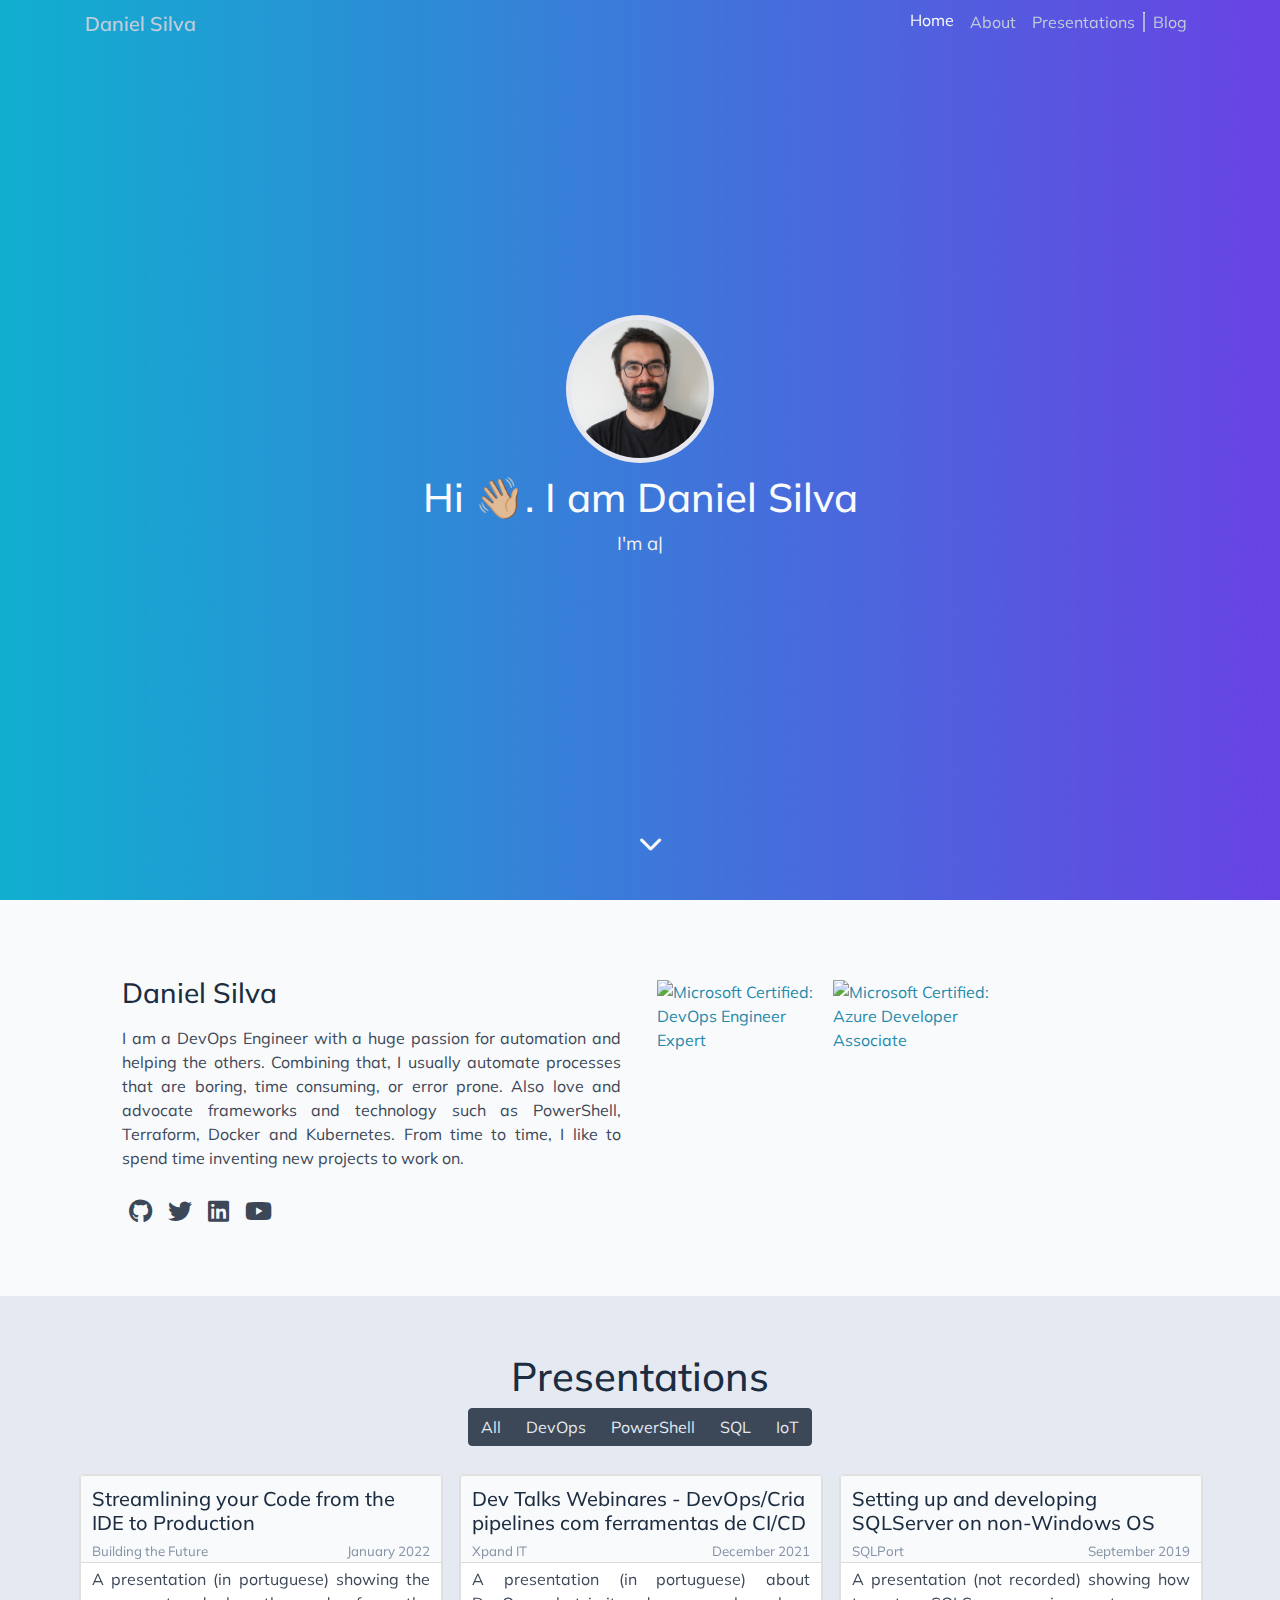
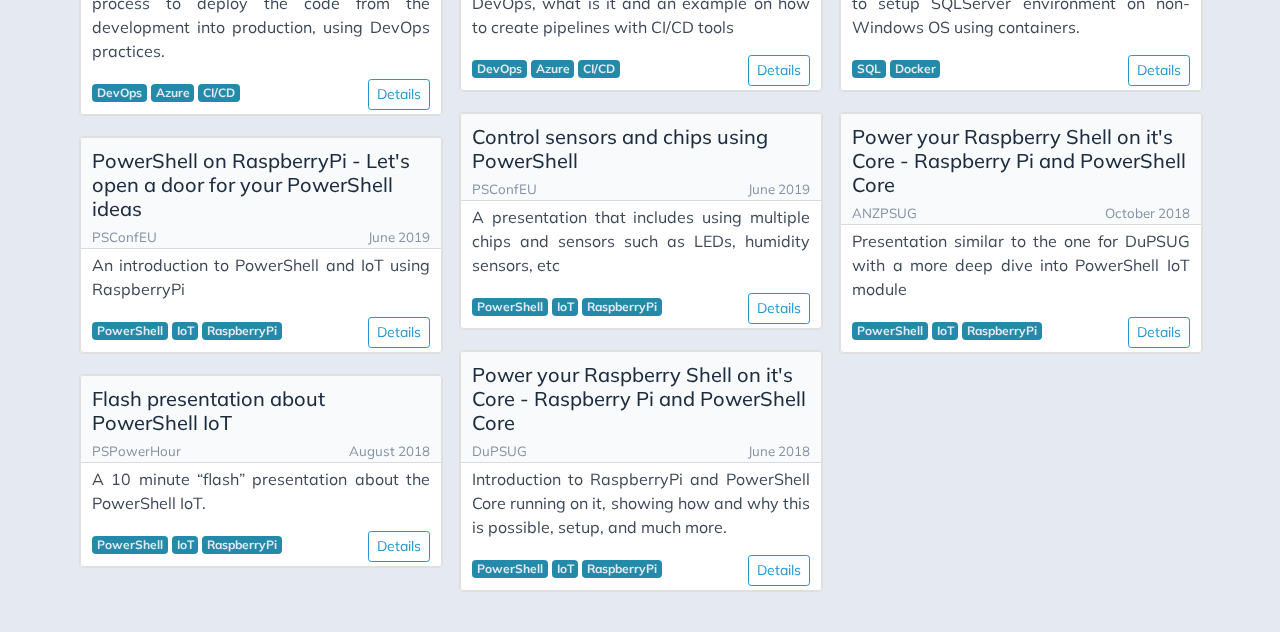
==== commit a11a6b63: "deploy: 3a784a0c3a6356c81fb4a3119aee3e192f6f4f95" ====
--- a/index.html
+++ b/index.html
@@ -1,8 +1,8 @@
-<!doctype html><html lang=en><head><meta name=generator content="Hugo 0.101.0"><title>Daniel Silva</title><meta name=description content><meta charset=utf-8><meta name=viewport content="width=device-width,initial-scale=1"><meta http-equiv=x-ua-compatible content="ie=edge"><link rel=stylesheet href=/css/bootstrap.min.css><link rel=stylesheet href=/css/layouts/main.css><link rel=stylesheet href=/css/navigators/navbar.css><link rel=stylesheet href=/css/plyr.css><link rel=stylesheet href=/css/flag-icon.min.css><link rel=stylesheet href="https://fonts.googleapis.com/css2?family=Muli:wght@300;400;500;600"><link rel=stylesheet href=/fontawesome/css/all.min.css><meta property="og:title" content="Daniel Silva"><meta property="og:type" content="website"><meta property="og:description" content><meta property="og:image" content="https://www.danielssilva.dev/images/author/avatar.png"><meta property="og:url" content="https://www.danielssilva.dev"><link rel=stylesheet href=/css/sections/home.css><link rel=stylesheet href=/css/sections/about.css><link rel=stylesheet href=/css/sections/skills.css><link rel=stylesheet href=/css/sections/experiences.css><link rel=stylesheet href=/css/sections/education.css><link rel=stylesheet href=/css/sections/projects.css><link rel=stylesheet href=/css/sections/recent-posts.css><link rel=stylesheet href=/css/sections/achievements.css><link rel=stylesheet href=/css/sections/accomplishments.css><link rel=stylesheet href=/css/style.css><script async src="https://www.googletagmanager.com/gtag/js?id=G-6H5T7PXLSM"></script>
+<!doctype html><html lang=en><head><meta name=generator content="Hugo 0.101.0"><title>Daniel Silva</title><meta name=description content><meta charset=utf-8><meta name=viewport content="width=device-width,initial-scale=1"><meta http-equiv=x-ua-compatible content="ie=edge"><link rel=stylesheet href=/css/bootstrap.min.css><link rel=stylesheet href=/css/layouts/main.css><link rel=stylesheet href=/css/navigators/navbar.css><link rel=stylesheet href=/css/plyr.css><link rel=stylesheet href=/css/flag-icon.min.css><link rel=stylesheet href="https://fonts.googleapis.com/css2?family=Muli:wght@300;400;500;600"><link rel=stylesheet href=/fontawesome/css/all.min.css><link rel=icon type=image/png href=/images/favicon_hu2dff585c7167c9df574f8e8d5218c62c_130296_42x0_resize_box_3.png><meta property="og:title" content="Daniel Silva"><meta property="og:type" content="website"><meta property="og:description" content><meta property="og:image" content="https://www.danielssilva.dev/images/author/avatar.png"><meta property="og:url" content="https://www.danielssilva.dev"><link rel=stylesheet href=/css/sections/home.css><link rel=stylesheet href=/css/sections/about.css><link rel=stylesheet href=/css/sections/skills.css><link rel=stylesheet href=/css/sections/experiences.css><link rel=stylesheet href=/css/sections/education.css><link rel=stylesheet href=/css/sections/projects.css><link rel=stylesheet href=/css/sections/recent-posts.css><link rel=stylesheet href=/css/sections/achievements.css><link rel=stylesheet href=/css/sections/accomplishments.css><link rel=stylesheet href=/css/style.css><script async src="https://www.googletagmanager.com/gtag/js?id=G-6H5T7PXLSM"></script>
 <script>var doNotTrack=!1;if(!doNotTrack){window.dataLayer=window.dataLayer||[];function gtag(){dataLayer.push(arguments)}gtag("js",new Date),gtag("config","G-6H5T7PXLSM",{anonymize_ip:!1})}</script></head><body data-spy=scroll data-target=#top-navbar data-offset=100><nav class="navbar navbar-expand-xl top-navbar initial-navbar" id=top-navbar><div class=container><a class=navbar-brand href=/>Daniel Silva</a>
 <button class="navbar-toggler navbar-dark" id=navbar-toggler type=button data-toggle=collapse data-target=#top-nav-items aria-label=menu>
 <span class=navbar-toggler-icon></span></button><div class="collapse navbar-collapse dynamic-navbar" id=top-nav-items><ul class="navbar-nav ml-auto"><li class=nav-item><a class=nav-link href=#home>Home</a></li><li class=nav-item><a class=nav-link href=#about>About</a></li><li class=nav-item><a class=nav-link href=#projects>Presentations</a></li><div class=dropdown-divider id=top-navbar-divider></div><li class=nav-item><a class=nav-link href=https://blog.danielssilva.dev/>Blog</a></li></ul></div></div></nav><div class="container-fluid home" id=home><style>#homePageBackgroundImageDivStyled{background-image:url(/images/background/background_hud6ae6248197eb06130bf55874846ea7c_685095_500x0_resize_box_3.png)}@media(min-width:500px) and (max-width:800px){#homePageBackgroundImageDivStyled{background-image:url(/images/background/background_hud6ae6248197eb06130bf55874846ea7c_685095_800x0_resize_box_3.png)}}@media(min-width:801px) and (max-width:1200px){#homePageBackgroundImageDivStyled{background-image:url(/images/background/background_hud6ae6248197eb06130bf55874846ea7c_685095_1200x0_resize_box_3.png)}}@media(min-width:1201px) and (max-width:1500px){#homePageBackgroundImageDivStyled{background-image:url(/images/background/background_hud6ae6248197eb06130bf55874846ea7c_685095_1500x0_resize_box_3.png)}}@media(min-width:1501px){#homePageBackgroundImageDivStyled{background-image:url(/images/background/background.png)}}</style><span class=on-the-fly-behavior></span><div id=homePageBackgroundImageDivStyled class="background container-fluid"></div><div class="container content text-center"><img src=/images/author/avatar_hu5a6892530adabd34b1c75fb4cfc5e034_548641_148x148_fit_box_3.png class="rounded-circle mx-auto d-block img-fluid" alt="Author Image"><h1 class=greeting>Hi 👋🏼. I am Daniel Silva</h1><div class=typing-carousel><span id=ityped class=ityped></span>
-<span class=ityped-cursor></span></div><ul id=typing-carousel-data><li>I'm a DevOps engineer</li><li>I love automation</li><li>I love DYI</li><li>I love presenting and sharing</li></ul><a href=#about aria-label="Read More - Daniel Silva"><i class="arrow bounce fa fa-chevron-down"></i></a></div></div><div class="container-fluid section-holder d-flex bg-white"><div class="container anchor p-lg-5 about-section" id=about><div class="row pt-sm-2 pt-md-4 align-self-center"><div class=col-sm-6><h3 class=p-1>Daniel Silva</h3><p class="p-1 text-justify">I am a DevOps Engineer with a huge passion for automation and helping the others. Combining that, I usually automate processes that are boring, time consuming, or error prone. Also love and advocate frameworks and technology such as PowerShell, Terraform, Dcoker and Kubernetes. From time to time, I like to spend time inventing new projects to work on.</p><div class="text-container ml-auto"><ul class="social-link d-flex"><li><a href=https://github.com/DanielSSilva title=Github target=_blank rel=noopener><i class="fab fa-github"></i></a></li><li><a href=https://twitter.com/DanielSilv9 title=Twitter target=_blank rel=noopener><i class="fab fa-twitter"></i></a></li><li><a href=https://www.linkedin.com/in/danielssilva/ title=LinkedIn target=_blank rel=noopener><i class="fab fa-linkedin"></i></a></li><li><a href=https://www.youtube.com/channel/UCpdLmETWFj0H3rv2JIgzPHg title=Youtube target=_blank rel=noopener><i class="fab fa-youtube"></i></a></li></ul></div></div><div class="col-sm-6 pt-5 pl-md-4 pl-sm-3 pt-sm-0"><div class=row><div class="col-6 col-lg-4 p-2"><div><a href=https://www.credly.com/badges/4189b24d-8f48-4c26-a25a-a30ac0645d60/public_url target=_blank rel="noopener noreferrer"><img src=https://images.credly.com/size/220x220/images/c3ab66f8-5d59-4afa-a6c2-0ba30a1989ca/CERT-Expert-DevOps-Engineer-600x600.png alt="Microsoft Certified: DevOps Engineer Expert"></a></div></div><div class="col-6 col-lg-4 p-2"><div><a href=https://www.credly.com/badges/4189b24d-8f48-4c26-a25a-a30ac0645d60/public_url target=_blank rel="noopener noreferrer"><img src=https://images.credly.com/size/220x220/images/63316b60-f62d-4e51-aacc-c23cb850089c/azure-developer-associate-600x600.png alt="Microsoft Certified: Azure Developer Associate"></a></div></div></div></div></div></div></div><div class="container-fluid section-holder d-flex bg-dimmed"><div class="container-fluid anchor pb-5 projects-section" id=projects><h1 class=text-center><span id=projects></span>Presentations</h1><div class="container ml-auto text-center"><div class="btn-group flex-wrap" role=group id=project-filter-buttons><button type=button class="btn btn-dark" data-filter=all>
+<span class=ityped-cursor></span></div><ul id=typing-carousel-data><li>I'm a DevOps engineer</li><li>I love automation</li><li>I love DYI</li><li>I love presenting and sharing</li></ul><a href=#about aria-label="Read More - Daniel Silva"><i class="arrow bounce fa fa-chevron-down"></i></a></div></div><div class="container-fluid section-holder d-flex bg-white"><div class="container anchor p-lg-5 about-section" id=about><div class="row pt-sm-2 pt-md-4 align-self-center"><div class=col-sm-6><h3 class=p-1>Daniel Silva</h3><p class="p-1 text-justify">I am a DevOps Engineer with a huge passion for automation and helping the others. Combining that, I usually automate processes that are boring, time consuming, or error prone. Also love and advocate frameworks and technology such as PowerShell, Terraform, Docker and Kubernetes. From time to time, I like to spend time inventing new projects to work on.</p><div class="text-container ml-auto"><ul class="social-link d-flex"><li><a href=https://github.com/DanielSSilva title=Github target=_blank rel=noopener><i class="fab fa-github"></i></a></li><li><a href=https://twitter.com/DanielSilv9 title=Twitter target=_blank rel=noopener><i class="fab fa-twitter"></i></a></li><li><a href=https://www.linkedin.com/in/danielssilva/ title=LinkedIn target=_blank rel=noopener><i class="fab fa-linkedin"></i></a></li><li><a href=https://www.youtube.com/channel/UCpdLmETWFj0H3rv2JIgzPHg title=Youtube target=_blank rel=noopener><i class="fab fa-youtube"></i></a></li></ul></div></div><div class="col-sm-6 pt-5 pl-md-4 pl-sm-3 pt-sm-0"><div class=row><div class="col-6 col-lg-4 p-2"><div><a href=https://www.credly.com/badges/4189b24d-8f48-4c26-a25a-a30ac0645d60/public_url target=_blank rel="noopener noreferrer"><img src=https://images.credly.com/size/220x220/images/c3ab66f8-5d59-4afa-a6c2-0ba30a1989ca/CERT-Expert-DevOps-Engineer-600x600.png alt="Microsoft Certified: DevOps Engineer Expert"></a></div></div><div class="col-6 col-lg-4 p-2"><div><a href=https://www.credly.com/badges/4189b24d-8f48-4c26-a25a-a30ac0645d60/public_url target=_blank rel="noopener noreferrer"><img src=https://images.credly.com/size/220x220/images/63316b60-f62d-4e51-aacc-c23cb850089c/azure-developer-associate-600x600.png alt="Microsoft Certified: Azure Developer Associate"></a></div></div></div></div></div></div></div><div class="container-fluid section-holder d-flex bg-dimmed"><div class="container-fluid anchor pb-5 projects-section" id=projects><h1 class=text-center><span id=projects></span>Presentations</h1><div class="container ml-auto text-center"><div class="btn-group flex-wrap" role=group id=project-filter-buttons><button type=button class="btn btn-dark" data-filter=all>
 All</button>
 <button type=button class="btn btn-dark" data-filter=DevOps>
 DevOps</button>
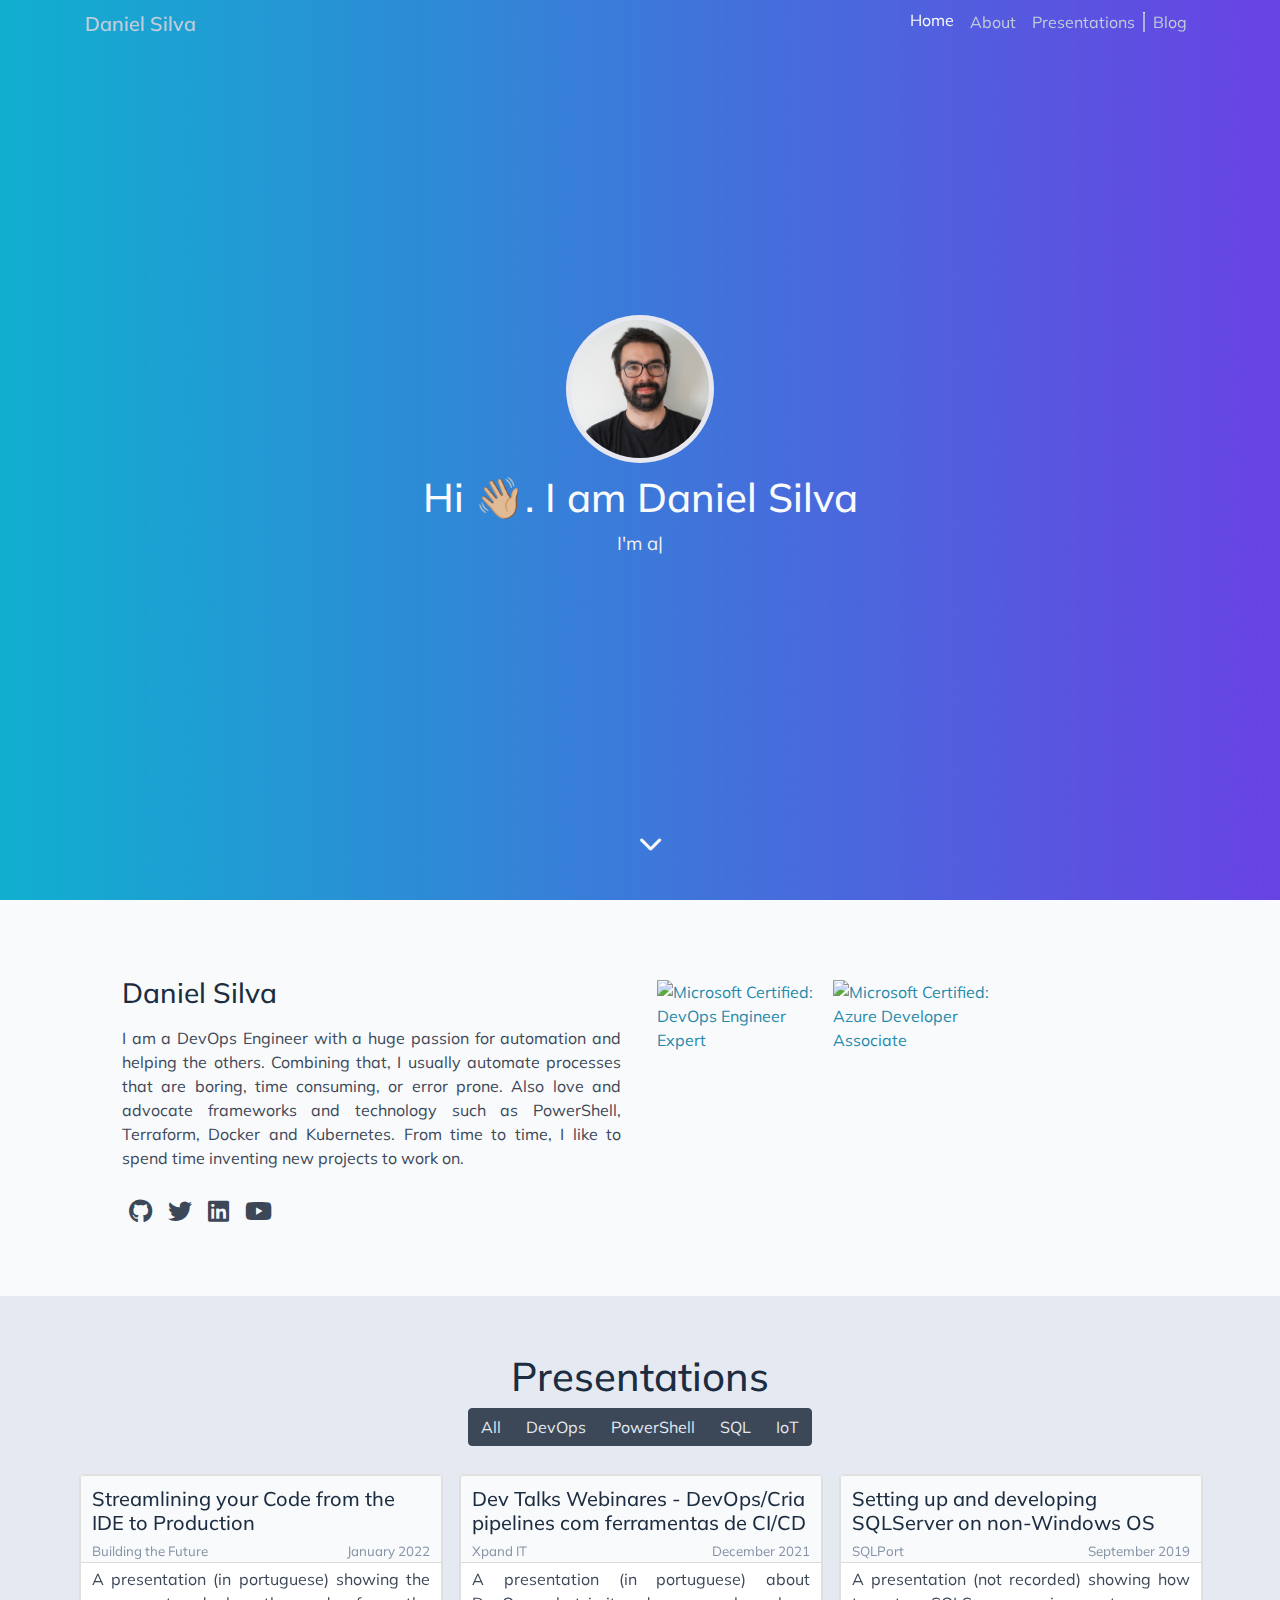
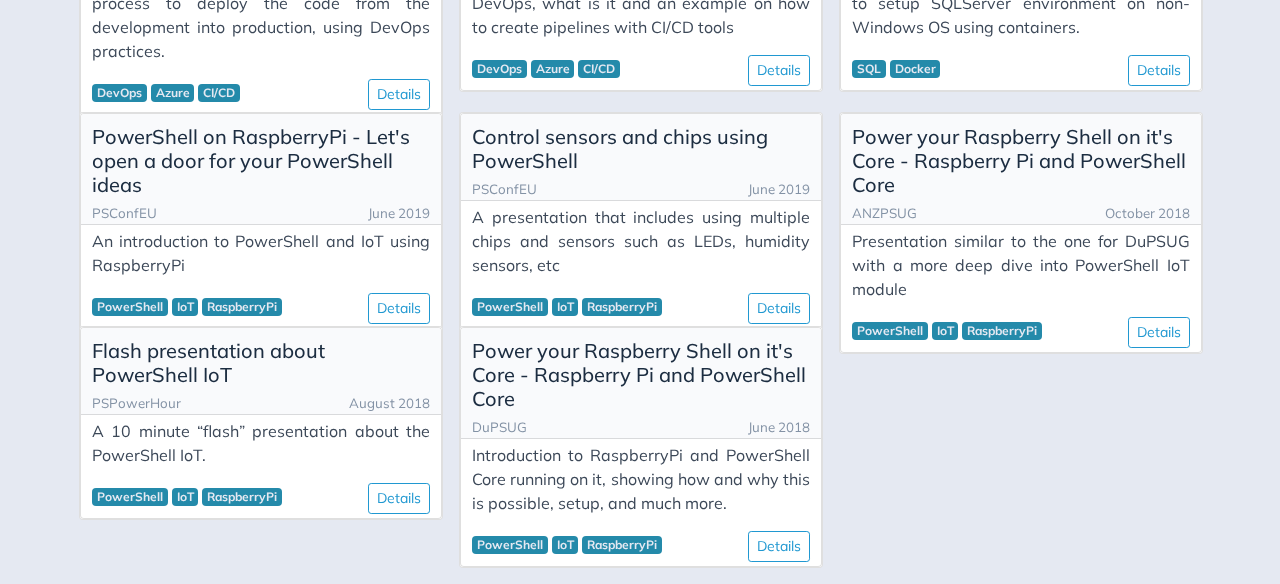
==== commit 72f695b1: "deploy: f02b5843674d69f3d1128812a3fd1aa7b9b45bff" ====
--- a/index.html
+++ b/index.html
@@ -1,4 +1,4 @@
-<!doctype html><html lang=en><head><meta name=generator content="Hugo 0.101.0"><title>Daniel Silva</title><meta name=description content><meta charset=utf-8><meta name=viewport content="width=device-width,initial-scale=1"><meta http-equiv=x-ua-compatible content="ie=edge"><link rel=stylesheet href=/css/bootstrap.min.css><link rel=stylesheet href=/css/layouts/main.css><link rel=stylesheet href=/css/navigators/navbar.css><link rel=stylesheet href=/css/plyr.css><link rel=stylesheet href=/css/flag-icon.min.css><link rel=stylesheet href="https://fonts.googleapis.com/css2?family=Muli:wght@300;400;500;600"><link rel=stylesheet href=/fontawesome/css/all.min.css><link rel=icon type=image/png href=/images/favicon_hu2dff585c7167c9df574f8e8d5218c62c_130296_42x0_resize_box_3.png><meta property="og:title" content="Daniel Silva"><meta property="og:type" content="website"><meta property="og:description" content><meta property="og:image" content="https://www.danielssilva.dev/images/author/avatar.png"><meta property="og:url" content="https://www.danielssilva.dev"><link rel=stylesheet href=/css/sections/home.css><link rel=stylesheet href=/css/sections/about.css><link rel=stylesheet href=/css/sections/skills.css><link rel=stylesheet href=/css/sections/experiences.css><link rel=stylesheet href=/css/sections/education.css><link rel=stylesheet href=/css/sections/projects.css><link rel=stylesheet href=/css/sections/recent-posts.css><link rel=stylesheet href=/css/sections/achievements.css><link rel=stylesheet href=/css/sections/accomplishments.css><link rel=stylesheet href=/css/style.css><script async src="https://www.googletagmanager.com/gtag/js?id=G-6H5T7PXLSM"></script>
+<!doctype html><html lang=en><head><meta name=generator content="Hugo 0.111.3"><title>Daniel Silva</title><meta name=description content><meta charset=utf-8><meta name=viewport content="width=device-width,initial-scale=1"><meta http-equiv=x-ua-compatible content="ie=edge"><link rel=stylesheet href=/css/bootstrap.min.css><link rel=stylesheet href=/css/layouts/main.css><link rel=stylesheet href=/css/navigators/navbar.css><link rel=stylesheet href=/css/plyr.css><link rel=stylesheet href=/css/flag-icon.min.css><link rel=stylesheet href="https://fonts.googleapis.com/css2?family=Muli:wght@300;400;500;600"><link rel=stylesheet href=/fontawesome/css/all.min.css><link rel=icon type=image/png href=/images/favicon_hu2dff585c7167c9df574f8e8d5218c62c_130296_42x0_resize_box_3.png><meta property="og:title" content="Daniel Silva"><meta property="og:type" content="website"><meta property="og:description" content><meta property="og:image" content="https://www.danielssilva.dev/images/author/avatar.png"><meta property="og:url" content="https://www.danielssilva.dev"><link rel=stylesheet href=/css/sections/home.css><link rel=stylesheet href=/css/sections/about.css><link rel=stylesheet href=/css/sections/skills.css><link rel=stylesheet href=/css/sections/experiences.css><link rel=stylesheet href=/css/sections/education.css><link rel=stylesheet href=/css/sections/projects.css><link rel=stylesheet href=/css/sections/recent-posts.css><link rel=stylesheet href=/css/sections/achievements.css><link rel=stylesheet href=/css/sections/accomplishments.css><link rel=stylesheet href=/css/style.css><script async src="https://www.googletagmanager.com/gtag/js?id=G-6H5T7PXLSM"></script>
 <script>var doNotTrack=!1;if(!doNotTrack){window.dataLayer=window.dataLayer||[];function gtag(){dataLayer.push(arguments)}gtag("js",new Date),gtag("config","G-6H5T7PXLSM",{anonymize_ip:!1})}</script></head><body data-spy=scroll data-target=#top-navbar data-offset=100><nav class="navbar navbar-expand-xl top-navbar initial-navbar" id=top-navbar><div class=container><a class=navbar-brand href=/>Daniel Silva</a>
 <button class="navbar-toggler navbar-dark" id=navbar-toggler type=button data-toggle=collapse data-target=#top-nav-items aria-label=menu>
 <span class=navbar-toggler-icon></span></button><div class="collapse navbar-collapse dynamic-navbar" id=top-nav-items><ul class="navbar-nav ml-auto"><li class=nav-item><a class=nav-link href=#home>Home</a></li><li class=nav-item><a class=nav-link href=#about>About</a></li><li class=nav-item><a class=nav-link href=#projects>Presentations</a></li><div class=dropdown-divider id=top-navbar-divider></div><li class=nav-item><a class=nav-link href=https://blog.danielssilva.dev/>Blog</a></li></ul></div></div></nav><div class="container-fluid home" id=home><style>#homePageBackgroundImageDivStyled{background-image:url(/images/background/background_hud6ae6248197eb06130bf55874846ea7c_685095_500x0_resize_box_3.png)}@media(min-width:500px) and (max-width:800px){#homePageBackgroundImageDivStyled{background-image:url(/images/background/background_hud6ae6248197eb06130bf55874846ea7c_685095_800x0_resize_box_3.png)}}@media(min-width:801px) and (max-width:1200px){#homePageBackgroundImageDivStyled{background-image:url(/images/background/background_hud6ae6248197eb06130bf55874846ea7c_685095_1200x0_resize_box_3.png)}}@media(min-width:1201px) and (max-width:1500px){#homePageBackgroundImageDivStyled{background-image:url(/images/background/background_hud6ae6248197eb06130bf55874846ea7c_685095_1500x0_resize_box_3.png)}}@media(min-width:1501px){#homePageBackgroundImageDivStyled{background-image:url(/images/background/background.png)}}</style><span class=on-the-fly-behavior></span><div id=homePageBackgroundImageDivStyled class="background container-fluid"></div><div class="container content text-center"><img src=/images/author/avatar_hu5a6892530adabd34b1c75fb4cfc5e034_548641_148x148_fit_box_3.png class="rounded-circle mx-auto d-block img-fluid" alt="Author Image"><h1 class=greeting>Hi 👋🏼. I am Daniel Silva</h1><div class=typing-carousel><span id=ityped class=ityped></span>
@@ -14,10 +14,10 @@
 IoT</button></div></div><div class="container filtr-projects"><div class=row id=project-card-holder><div class="col-sm-12 col-md-6 col-lg-4 p-2 filtr-item" data-category='all, DevOps,Azure,CI/CD'><div class="card mt-1"><div class=card><a class=card-header href="https://www.youtube.com/watch?v=jHdhixi9mvg" target=_blank rel=noopener><div><div class=d-flex><h5 class="card-title mb-0">Streamlining your Code from the IDE to Production</h5></div><div class=sub-title><span>Building the Future</span>
 <span>January 2022</span></div></div></a><div class="card-body text-justify pt-1 pb-1"><p>A presentation (in portuguese) showing the process to deploy the code from the development into production, using DevOps practices.</p><div class=project-card-footer><div class=project-tags-holder><span class="badge btn-info">DevOps</span>
 <span class="badge btn-info">Azure</span>
-<span class="badge btn-info">CI/CD</span></div><div class=project-btn-holder><span><a class="btn btn-outline-info btn-sm" href="https://www.youtube.com/watch?v=jHdhixi9mvg" target=#>Details</a></span></div></div></div></div></div></div><div class="col-sm-12 col-md-6 col-lg-4 p-2 filtr-item" data-category='all, DevOps,Azure,CI/CD'><div class="card mt-1"><div class=card><a class=card-header href="https://www.youtube.com/watch?v=k4uorXhguNA&list=PL57O7tm6D3i4XlLLw3u3Q8zfFbTgQo_N_" target=_blank rel=noopener><div><div class=d-flex><h5 class="card-title mb-0">Dev Talks Webinares - DevOps/Cria pipelines com ferramentas de CI/CD</h5></div><div class=sub-title><span>Xpand IT</span>
+<span class="badge btn-info">CI/CD</span></div><div class=project-btn-holder><span><a class="btn btn-outline-info btn-sm" href="https://www.youtube.com/watch?v=jHdhixi9mvg" target=#>Details</a></span></div></div></div></div></div></div><div class="col-sm-12 col-md-6 col-lg-4 p-2 filtr-item" data-category='all, DevOps,Azure,CI/CD'><div class="card mt-1"><div class=card><a class=card-header href="https://www.youtube.com/watch?v=k4uorXhguNA&amp;list=PL57O7tm6D3i4XlLLw3u3Q8zfFbTgQo_N_" target=_blank rel=noopener><div><div class=d-flex><h5 class="card-title mb-0">Dev Talks Webinares - DevOps/Cria pipelines com ferramentas de CI/CD</h5></div><div class=sub-title><span>Xpand IT</span>
 <span>December 2021</span></div></div></a><div class="card-body text-justify pt-1 pb-1"><p>A presentation (in portuguese) about DevOps, what is it and an example on how to create pipelines with CI/CD tools</p><div class=project-card-footer><div class=project-tags-holder><span class="badge btn-info">DevOps</span>
 <span class="badge btn-info">Azure</span>
-<span class="badge btn-info">CI/CD</span></div><div class=project-btn-holder><span><a class="btn btn-outline-info btn-sm" href="https://www.youtube.com/watch?v=k4uorXhguNA&list=PL57O7tm6D3i4XlLLw3u3Q8zfFbTgQo_N_" target=#>Details</a></span></div></div></div></div></div></div><div class="col-sm-12 col-md-6 col-lg-4 p-2 filtr-item" data-category='all, SQL,Docker'><div class="card mt-1"><div class=card><a class=card-header href=https://github.com/DanielSSilva/Presentations/tree/master/2019_09_24%20-%20Setting%20up%20and%20developing%20SQLServer%20on%20non-Windows%20OS target=_blank rel=noopener><div><div class=d-flex><h5 class="card-title mb-0">Setting up and developing SQLServer on non-Windows OS</h5></div><div class=sub-title><span>SQLPort</span>
+<span class="badge btn-info">CI/CD</span></div><div class=project-btn-holder><span><a class="btn btn-outline-info btn-sm" href="https://www.youtube.com/watch?v=k4uorXhguNA&amp;list=PL57O7tm6D3i4XlLLw3u3Q8zfFbTgQo_N_" target=#>Details</a></span></div></div></div></div></div></div><div class="col-sm-12 col-md-6 col-lg-4 p-2 filtr-item" data-category='all, SQL,Docker'><div class="card mt-1"><div class=card><a class=card-header href=https://github.com/DanielSSilva/Presentations/tree/master/2019_09_24%20-%20Setting%20up%20and%20developing%20SQLServer%20on%20non-Windows%20OS target=_blank rel=noopener><div><div class=d-flex><h5 class="card-title mb-0">Setting up and developing SQLServer on non-Windows OS</h5></div><div class=sub-title><span>SQLPort</span>
 <span>September 2019</span></div></div></a><div class="card-body text-justify pt-1 pb-1"><p>A presentation (not recorded) showing how to setup SQLServer environment on non-Windows OS using containers.</p><div class=project-card-footer><div class=project-tags-holder><span class="badge btn-info">SQL</span>
 <span class="badge btn-info">Docker</span></div><div class=project-btn-holder><span><a class="btn btn-outline-info btn-sm" href=https://github.com/DanielSSilva/Presentations/tree/master/2019_09_24%20-%20Setting%20up%20and%20developing%20SQLServer%20on%20non-Windows%20OS target=#>Details</a></span></div></div></div></div></div></div><div class="col-sm-12 col-md-6 col-lg-4 p-2 filtr-item" data-category='all, PowerShell,IoT,RaspberryPi'><div class="card mt-1"><div class=card><a class=card-header href="https://www.youtube.com/watch?v=DMQC2ErWaq8" target=_blank rel=noopener><div><div class=d-flex><h5 class="card-title mb-0">PowerShell on RaspberryPi - Let's open a door for your PowerShell ideas</h5></div><div class=sub-title><span>PSConfEU</span>
 <span>June 2019</span></div></div></a><div class="card-body text-justify pt-1 pb-1"><p>An introduction to PowerShell and IoT using RaspberryPi</p><div class=project-card-footer><div class=project-tags-holder><span class="badge btn-info">PowerShell</span>
@@ -28,10 +28,10 @@
 <span class="badge btn-info">RaspberryPi</span></div><div class=project-btn-holder><span><a class="btn btn-outline-info btn-sm" href="https://www.youtube.com/watch?v=S17dT1mQLGI" target=#>Details</a></span></div></div></div></div></div></div><div class="col-sm-12 col-md-6 col-lg-4 p-2 filtr-item" data-category='all, PowerShell,IoT,RaspberryPi'><div class="card mt-1"><div class=card><a class=card-header href="https://www.youtube.com/watch?v=5m9PnWBF1vI" target=_blank rel=noopener><div><div class=d-flex><h5 class="card-title mb-0">Power your Raspberry Shell on it's Core - Raspberry Pi and PowerShell Core</h5></div><div class=sub-title><span>ANZPSUG</span>
 <span>October 2018</span></div></div></a><div class="card-body text-justify pt-1 pb-1"><p>Presentation similar to the one for DuPSUG with a more deep dive into PowerShell IoT module</p><div class=project-card-footer><div class=project-tags-holder><span class="badge btn-info">PowerShell</span>
 <span class="badge btn-info">IoT</span>
-<span class="badge btn-info">RaspberryPi</span></div><div class=project-btn-holder><span><a class="btn btn-outline-info btn-sm" href="https://www.youtube.com/watch?v=5m9PnWBF1vI" target=#>Details</a></span></div></div></div></div></div></div><div class="col-sm-12 col-md-6 col-lg-4 p-2 filtr-item" data-category='all, PowerShell,IoT,RaspberryPi'><div class="card mt-1"><div class=card><a class=card-header href="https://www.youtube.com/watch?v=fDQvdIEda_c&t=3278s" target=_blank rel=noopener><div><div class=d-flex><h5 class="card-title mb-0">Flash presentation about PowerShell IoT</h5></div><div class=sub-title><span>PSPowerHour</span>
+<span class="badge btn-info">RaspberryPi</span></div><div class=project-btn-holder><span><a class="btn btn-outline-info btn-sm" href="https://www.youtube.com/watch?v=5m9PnWBF1vI" target=#>Details</a></span></div></div></div></div></div></div><div class="col-sm-12 col-md-6 col-lg-4 p-2 filtr-item" data-category='all, PowerShell,IoT,RaspberryPi'><div class="card mt-1"><div class=card><a class=card-header href="https://www.youtube.com/watch?v=fDQvdIEda_c&amp;t=3278s" target=_blank rel=noopener><div><div class=d-flex><h5 class="card-title mb-0">Flash presentation about PowerShell IoT</h5></div><div class=sub-title><span>PSPowerHour</span>
 <span>August 2018</span></div></div></a><div class="card-body text-justify pt-1 pb-1"><p>A 10 minute &ldquo;flash&rdquo; presentation about the PowerShell IoT.</p><div class=project-card-footer><div class=project-tags-holder><span class="badge btn-info">PowerShell</span>
 <span class="badge btn-info">IoT</span>
-<span class="badge btn-info">RaspberryPi</span></div><div class=project-btn-holder><span><a class="btn btn-outline-info btn-sm" href="https://www.youtube.com/watch?v=fDQvdIEda_c&t=3278s" target=#>Details</a></span></div></div></div></div></div></div><div class="col-sm-12 col-md-6 col-lg-4 p-2 filtr-item" data-category='all, PowerShell,IoT,RaspberryPi'><div class="card mt-1"><div class=card><a class=card-header href="https://www.youtube.com/watch?v=S17dT1mQLGI" target=_blank rel=noopener><div><div class=d-flex><h5 class="card-title mb-0">Power your Raspberry Shell on it's Core - Raspberry Pi and PowerShell Core</h5></div><div class=sub-title><span>DuPSUG</span>
+<span class="badge btn-info">RaspberryPi</span></div><div class=project-btn-holder><span><a class="btn btn-outline-info btn-sm" href="https://www.youtube.com/watch?v=fDQvdIEda_c&amp;t=3278s" target=#>Details</a></span></div></div></div></div></div></div><div class="col-sm-12 col-md-6 col-lg-4 p-2 filtr-item" data-category='all, PowerShell,IoT,RaspberryPi'><div class="card mt-1"><div class=card><a class=card-header href="https://www.youtube.com/watch?v=S17dT1mQLGI" target=_blank rel=noopener><div><div class=d-flex><h5 class="card-title mb-0">Power your Raspberry Shell on it's Core - Raspberry Pi and PowerShell Core</h5></div><div class=sub-title><span>DuPSUG</span>
 <span>June 2018</span></div></div></a><div class="card-body text-justify pt-1 pb-1"><p>Introduction to RaspberryPi and PowerShell Core running on it, showing how and why this is possible, setup, and much more.</p><div class=project-card-footer><div class=project-tags-holder><span class="badge btn-info">PowerShell</span>
 <span class="badge btn-info">IoT</span>
 <span class="badge btn-info">RaspberryPi</span></div><div class=project-btn-holder><span><a class="btn btn-outline-info btn-sm" href="https://www.youtube.com/watch?v=S17dT1mQLGI" target=#>Details</a></span></div></div></div></div></div></div></div></div></div></div><script type=text/javascript src=/js/jquery-3.4.1.min.js></script>
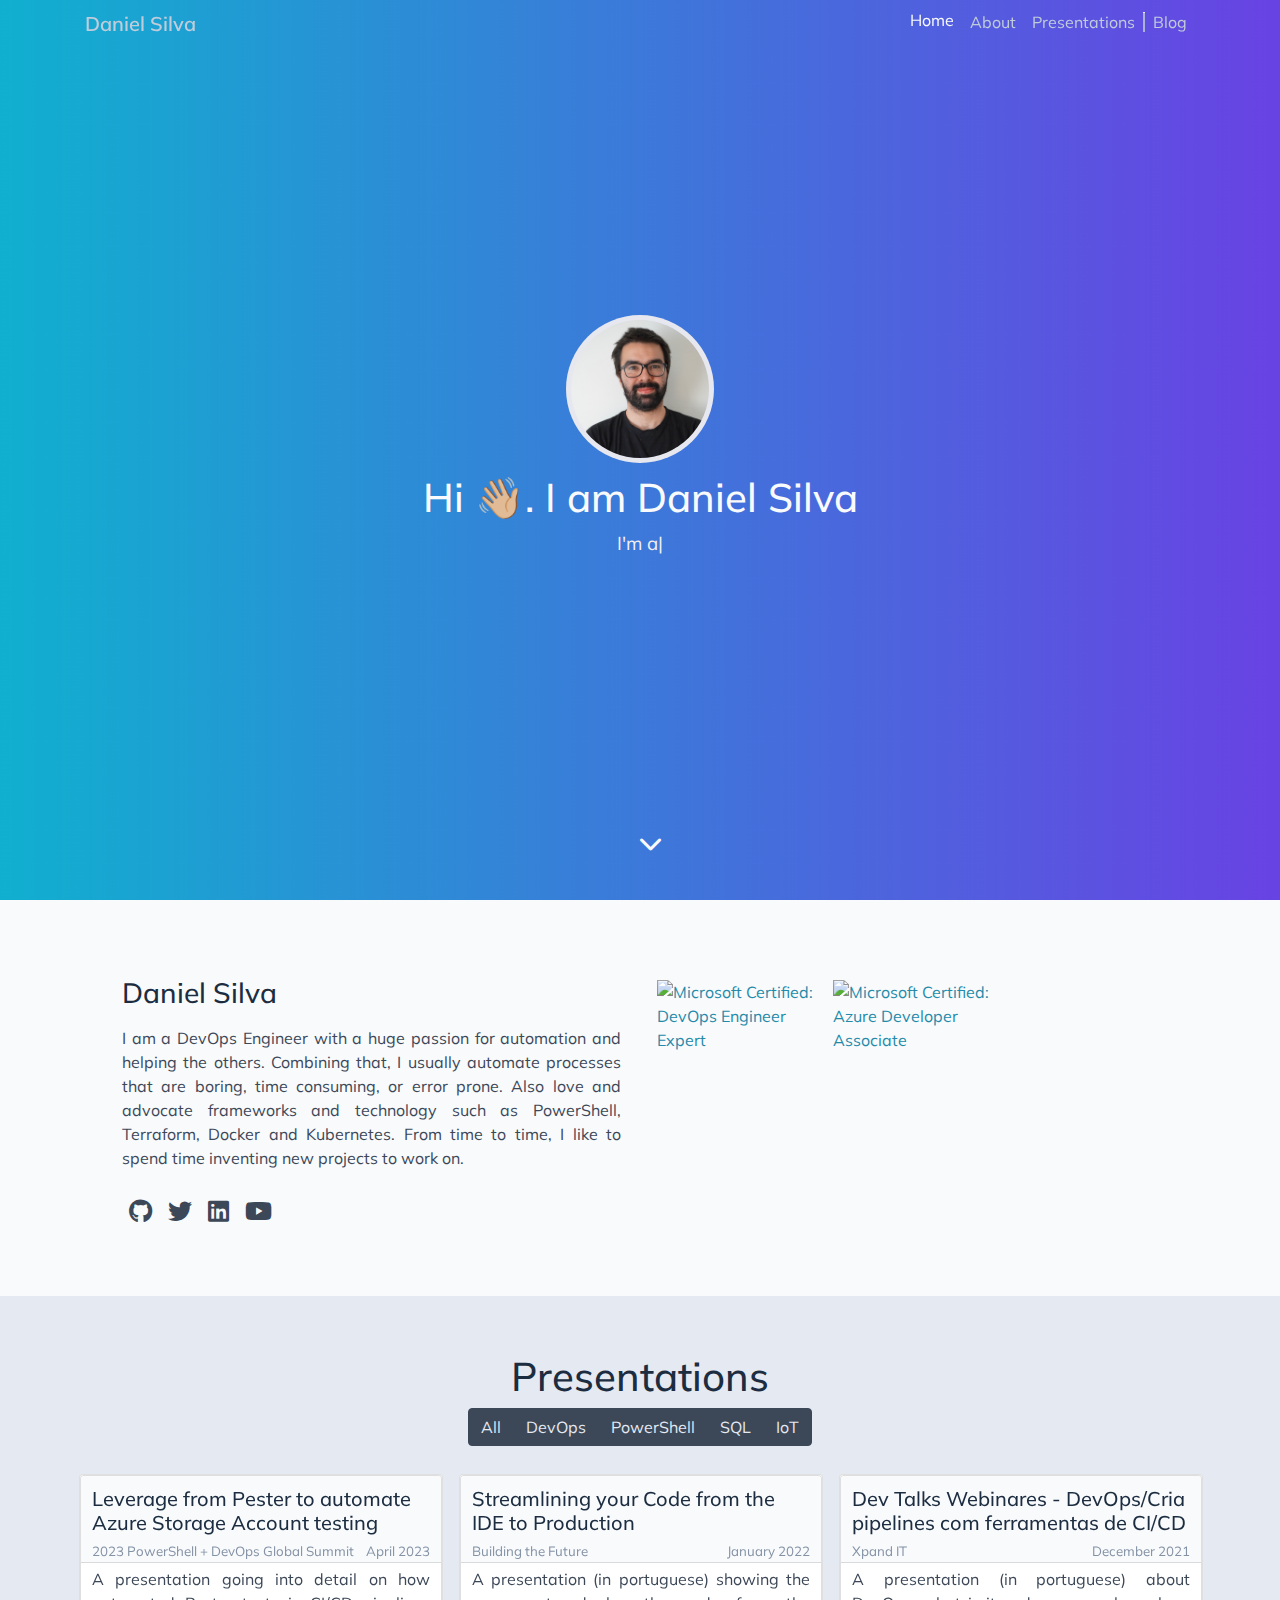
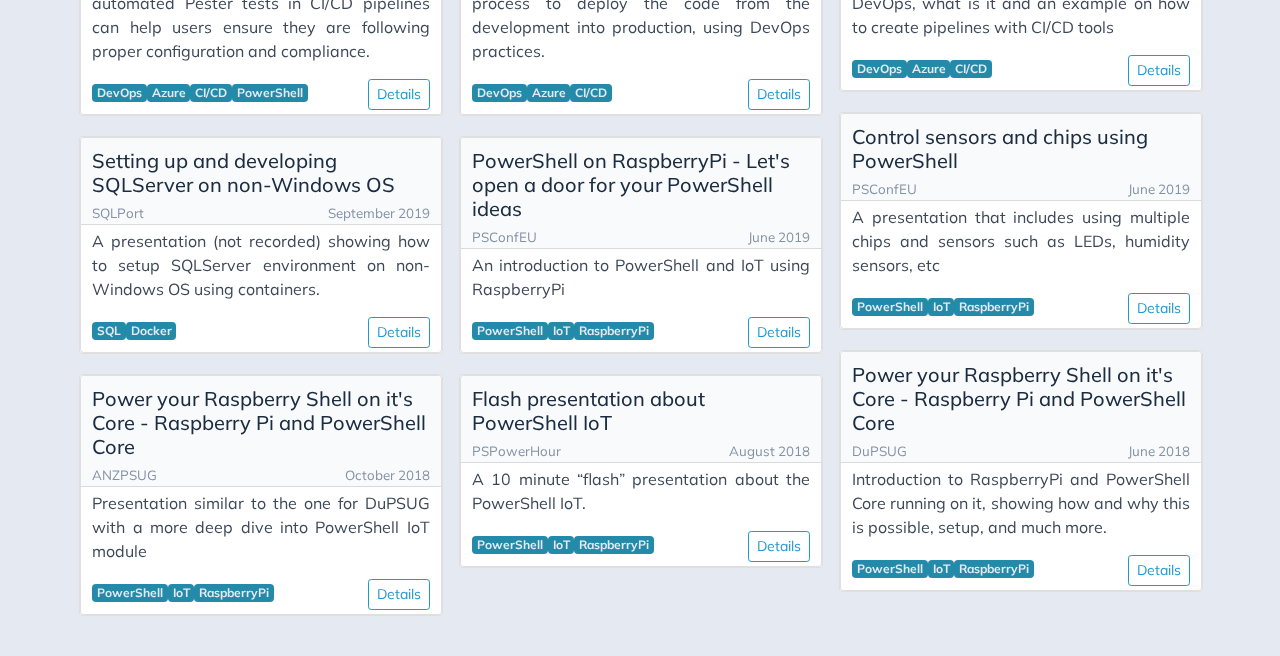
==== commit 5bde2163: "deploy: 8929a8fc4ef816ea99ee0cbc9aa2b954b067daaf" ====
--- a/index.html
+++ b/index.html
@@ -1,46 +1,45 @@
-<!doctype html><html lang=en><head><meta name=generator content="Hugo 0.111.3"><title>Daniel Silva</title><meta name=description content><meta charset=utf-8><meta name=viewport content="width=device-width,initial-scale=1"><meta http-equiv=x-ua-compatible content="ie=edge"><link rel=stylesheet href=/css/bootstrap.min.css><link rel=stylesheet href=/css/layouts/main.css><link rel=stylesheet href=/css/navigators/navbar.css><link rel=stylesheet href=/css/plyr.css><link rel=stylesheet href=/css/flag-icon.min.css><link rel=stylesheet href="https://fonts.googleapis.com/css2?family=Muli:wght@300;400;500;600"><link rel=stylesheet href=/fontawesome/css/all.min.css><link rel=icon type=image/png href=/images/favicon_hu2dff585c7167c9df574f8e8d5218c62c_130296_42x0_resize_box_3.png><meta property="og:title" content="Daniel Silva"><meta property="og:type" content="website"><meta property="og:description" content><meta property="og:image" content="https://www.danielssilva.dev/images/author/avatar.png"><meta property="og:url" content="https://www.danielssilva.dev"><link rel=stylesheet href=/css/sections/home.css><link rel=stylesheet href=/css/sections/about.css><link rel=stylesheet href=/css/sections/skills.css><link rel=stylesheet href=/css/sections/experiences.css><link rel=stylesheet href=/css/sections/education.css><link rel=stylesheet href=/css/sections/projects.css><link rel=stylesheet href=/css/sections/recent-posts.css><link rel=stylesheet href=/css/sections/achievements.css><link rel=stylesheet href=/css/sections/accomplishments.css><link rel=stylesheet href=/css/style.css><script async src="https://www.googletagmanager.com/gtag/js?id=G-6H5T7PXLSM"></script>
-<script>var doNotTrack=!1;if(!doNotTrack){window.dataLayer=window.dataLayer||[];function gtag(){dataLayer.push(arguments)}gtag("js",new Date),gtag("config","G-6H5T7PXLSM",{anonymize_ip:!1})}</script></head><body data-spy=scroll data-target=#top-navbar data-offset=100><nav class="navbar navbar-expand-xl top-navbar initial-navbar" id=top-navbar><div class=container><a class=navbar-brand href=/>Daniel Silva</a>
+<!doctype html><html lang=en><head><meta name=generator content="Hugo 0.127.0"><title>Daniel Silva</title>
+<meta name=description content><meta charset=UTF-8><meta name=viewport content="width=device-width,initial-scale=1"><meta http-equiv=X-UA-Compatible content="ie=edge"><link rel=stylesheet href=/css/bootstrap.min.css><link rel=stylesheet href=/css/layouts/main.css><link rel=stylesheet href=/css/navigators/navbar.css><link rel=stylesheet href=/css/plyr.css><link rel=stylesheet href=/css/flag-icon.min.css><link rel=stylesheet href="https://fonts.googleapis.com/css2?family=Muli:wght@300;400;500;600"><link rel=stylesheet href=/fontawesome/css/all.min.css><link rel=icon type=image/png href=/images/favicon_hu2dff585c7167c9df574f8e8d5218c62c_130296_42x0_resize_box_3.png><meta property="og:title" content="Daniel Silva"><meta property="og:type" content="website"><meta property="og:description" content><meta property="og:image" content="https://www.danielssilva.dev/images/author/avatar.png"><meta property="og:url" content="https://www.danielssilva.dev/"><link rel=stylesheet href=/css/sections/home.css><link rel=stylesheet href=/css/sections/about.css><link rel=stylesheet href=/css/sections/skills.css><link rel=stylesheet href=/css/sections/experiences.css><link rel=stylesheet href=/css/sections/education.css><link rel=stylesheet href=/css/sections/projects.css><link rel=stylesheet href=/css/sections/recent-posts.css><link rel=stylesheet href=/css/sections/achievements.css><link rel=stylesheet href=/css/sections/accomplishments.css><link rel=stylesheet href=/css/style.css></head><body data-spy=scroll data-target=#top-navbar data-offset=100><nav class="navbar navbar-expand-xl top-navbar initial-navbar" id=top-navbar><div class=container><a class=navbar-brand href=/>Daniel Silva</a>
 <button class="navbar-toggler navbar-dark" id=navbar-toggler type=button data-toggle=collapse data-target=#top-nav-items aria-label=menu>
 <span class=navbar-toggler-icon></span></button><div class="collapse navbar-collapse dynamic-navbar" id=top-nav-items><ul class="navbar-nav ml-auto"><li class=nav-item><a class=nav-link href=#home>Home</a></li><li class=nav-item><a class=nav-link href=#about>About</a></li><li class=nav-item><a class=nav-link href=#projects>Presentations</a></li><div class=dropdown-divider id=top-navbar-divider></div><li class=nav-item><a class=nav-link href=https://blog.danielssilva.dev/>Blog</a></li></ul></div></div></nav><div class="container-fluid home" id=home><style>#homePageBackgroundImageDivStyled{background-image:url(/images/background/background_hud6ae6248197eb06130bf55874846ea7c_685095_500x0_resize_box_3.png)}@media(min-width:500px) and (max-width:800px){#homePageBackgroundImageDivStyled{background-image:url(/images/background/background_hud6ae6248197eb06130bf55874846ea7c_685095_800x0_resize_box_3.png)}}@media(min-width:801px) and (max-width:1200px){#homePageBackgroundImageDivStyled{background-image:url(/images/background/background_hud6ae6248197eb06130bf55874846ea7c_685095_1200x0_resize_box_3.png)}}@media(min-width:1201px) and (max-width:1500px){#homePageBackgroundImageDivStyled{background-image:url(/images/background/background_hud6ae6248197eb06130bf55874846ea7c_685095_1500x0_resize_box_3.png)}}@media(min-width:1501px){#homePageBackgroundImageDivStyled{background-image:url(/images/background/background.png)}}</style><span class=on-the-fly-behavior></span><div id=homePageBackgroundImageDivStyled class="background container-fluid"></div><div class="container content text-center"><img src=/images/author/avatar_hu5a6892530adabd34b1c75fb4cfc5e034_548641_148x148_fit_box_3.png class="rounded-circle mx-auto d-block img-fluid" alt="Author Image"><h1 class=greeting>Hi 👋🏼. I am Daniel Silva</h1><div class=typing-carousel><span id=ityped class=ityped></span>
 <span class=ityped-cursor></span></div><ul id=typing-carousel-data><li>I'm a DevOps engineer</li><li>I love automation</li><li>I love DYI</li><li>I love presenting and sharing</li></ul><a href=#about aria-label="Read More - Daniel Silva"><i class="arrow bounce fa fa-chevron-down"></i></a></div></div><div class="container-fluid section-holder d-flex bg-white"><div class="container anchor p-lg-5 about-section" id=about><div class="row pt-sm-2 pt-md-4 align-self-center"><div class=col-sm-6><h3 class=p-1>Daniel Silva</h3><p class="p-1 text-justify">I am a DevOps Engineer with a huge passion for automation and helping the others. Combining that, I usually automate processes that are boring, time consuming, or error prone. Also love and advocate frameworks and technology such as PowerShell, Terraform, Docker and Kubernetes. From time to time, I like to spend time inventing new projects to work on.</p><div class="text-container ml-auto"><ul class="social-link d-flex"><li><a href=https://github.com/DanielSSilva title=Github target=_blank rel=noopener><i class="fab fa-github"></i></a></li><li><a href=https://twitter.com/DanielSilv9 title=Twitter target=_blank rel=noopener><i class="fab fa-twitter"></i></a></li><li><a href=https://www.linkedin.com/in/danielssilva/ title=LinkedIn target=_blank rel=noopener><i class="fab fa-linkedin"></i></a></li><li><a href=https://www.youtube.com/channel/UCpdLmETWFj0H3rv2JIgzPHg title=Youtube target=_blank rel=noopener><i class="fab fa-youtube"></i></a></li></ul></div></div><div class="col-sm-6 pt-5 pl-md-4 pl-sm-3 pt-sm-0"><div class=row><div class="col-6 col-lg-4 p-2"><div><a href=https://www.credly.com/badges/4189b24d-8f48-4c26-a25a-a30ac0645d60/public_url target=_blank rel="noopener noreferrer"><img src=https://images.credly.com/size/220x220/images/c3ab66f8-5d59-4afa-a6c2-0ba30a1989ca/CERT-Expert-DevOps-Engineer-600x600.png alt="Microsoft Certified: DevOps Engineer Expert"></a></div></div><div class="col-6 col-lg-4 p-2"><div><a href=https://www.credly.com/badges/4189b24d-8f48-4c26-a25a-a30ac0645d60/public_url target=_blank rel="noopener noreferrer"><img src=https://images.credly.com/size/220x220/images/63316b60-f62d-4e51-aacc-c23cb850089c/azure-developer-associate-600x600.png alt="Microsoft Certified: Azure Developer Associate"></a></div></div></div></div></div></div></div><div class="container-fluid section-holder d-flex bg-dimmed"><div class="container-fluid anchor pb-5 projects-section" id=projects><h1 class=text-center><span id=projects></span>Presentations</h1><div class="container ml-auto text-center"><div class="btn-group flex-wrap" role=group id=project-filter-buttons><button type=button class="btn btn-dark" data-filter=all>
-All</button>
+All
+</button>
 <button type=button class="btn btn-dark" data-filter=DevOps>
-DevOps</button>
+DevOps
+</button>
 <button type=button class="btn btn-dark" data-filter=PowerShell>
-PowerShell</button>
+PowerShell
+</button>
 <button type=button class="btn btn-dark" data-filter=SQL>
-SQL</button>
+SQL
+</button>
 <button type=button class="btn btn-dark" data-filter=IoT>
-IoT</button></div></div><div class="container filtr-projects"><div class=row id=project-card-holder><div class="col-sm-12 col-md-6 col-lg-4 p-2 filtr-item" data-category='all, DevOps,Azure,CI/CD'><div class="card mt-1"><div class=card><a class=card-header href="https://www.youtube.com/watch?v=jHdhixi9mvg" target=_blank rel=noopener><div><div class=d-flex><h5 class="card-title mb-0">Streamlining your Code from the IDE to Production</h5></div><div class=sub-title><span>Building the Future</span>
-<span>January 2022</span></div></div></a><div class="card-body text-justify pt-1 pb-1"><p>A presentation (in portuguese) showing the process to deploy the code from the development into production, using DevOps practices.</p><div class=project-card-footer><div class=project-tags-holder><span class="badge btn-info">DevOps</span>
-<span class="badge btn-info">Azure</span>
-<span class="badge btn-info">CI/CD</span></div><div class=project-btn-holder><span><a class="btn btn-outline-info btn-sm" href="https://www.youtube.com/watch?v=jHdhixi9mvg" target=#>Details</a></span></div></div></div></div></div></div><div class="col-sm-12 col-md-6 col-lg-4 p-2 filtr-item" data-category='all, DevOps,Azure,CI/CD'><div class="card mt-1"><div class=card><a class=card-header href="https://www.youtube.com/watch?v=k4uorXhguNA&amp;list=PL57O7tm6D3i4XlLLw3u3Q8zfFbTgQo_N_" target=_blank rel=noopener><div><div class=d-flex><h5 class="card-title mb-0">Dev Talks Webinares - DevOps/Cria pipelines com ferramentas de CI/CD</h5></div><div class=sub-title><span>Xpand IT</span>
-<span>December 2021</span></div></div></a><div class="card-body text-justify pt-1 pb-1"><p>A presentation (in portuguese) about DevOps, what is it and an example on how to create pipelines with CI/CD tools</p><div class=project-card-footer><div class=project-tags-holder><span class="badge btn-info">DevOps</span>
-<span class="badge btn-info">Azure</span>
-<span class="badge btn-info">CI/CD</span></div><div class=project-btn-holder><span><a class="btn btn-outline-info btn-sm" href="https://www.youtube.com/watch?v=k4uorXhguNA&amp;list=PL57O7tm6D3i4XlLLw3u3Q8zfFbTgQo_N_" target=#>Details</a></span></div></div></div></div></div></div><div class="col-sm-12 col-md-6 col-lg-4 p-2 filtr-item" data-category='all, SQL,Docker'><div class="card mt-1"><div class=card><a class=card-header href=https://github.com/DanielSSilva/Presentations/tree/master/2019_09_24%20-%20Setting%20up%20and%20developing%20SQLServer%20on%20non-Windows%20OS target=_blank rel=noopener><div><div class=d-flex><h5 class="card-title mb-0">Setting up and developing SQLServer on non-Windows OS</h5></div><div class=sub-title><span>SQLPort</span>
-<span>September 2019</span></div></div></a><div class="card-body text-justify pt-1 pb-1"><p>A presentation (not recorded) showing how to setup SQLServer environment on non-Windows OS using containers.</p><div class=project-card-footer><div class=project-tags-holder><span class="badge btn-info">SQL</span>
-<span class="badge btn-info">Docker</span></div><div class=project-btn-holder><span><a class="btn btn-outline-info btn-sm" href=https://github.com/DanielSSilva/Presentations/tree/master/2019_09_24%20-%20Setting%20up%20and%20developing%20SQLServer%20on%20non-Windows%20OS target=#>Details</a></span></div></div></div></div></div></div><div class="col-sm-12 col-md-6 col-lg-4 p-2 filtr-item" data-category='all, PowerShell,IoT,RaspberryPi'><div class="card mt-1"><div class=card><a class=card-header href="https://www.youtube.com/watch?v=DMQC2ErWaq8" target=_blank rel=noopener><div><div class=d-flex><h5 class="card-title mb-0">PowerShell on RaspberryPi - Let's open a door for your PowerShell ideas</h5></div><div class=sub-title><span>PSConfEU</span>
-<span>June 2019</span></div></div></a><div class="card-body text-justify pt-1 pb-1"><p>An introduction to PowerShell and IoT using RaspberryPi</p><div class=project-card-footer><div class=project-tags-holder><span class="badge btn-info">PowerShell</span>
-<span class="badge btn-info">IoT</span>
-<span class="badge btn-info">RaspberryPi</span></div><div class=project-btn-holder><span><a class="btn btn-outline-info btn-sm" href="https://www.youtube.com/watch?v=DMQC2ErWaq8" target=#>Details</a></span></div></div></div></div></div></div><div class="col-sm-12 col-md-6 col-lg-4 p-2 filtr-item" data-category='all, PowerShell,IoT,RaspberryPi'><div class="card mt-1"><div class=card><a class=card-header href="https://www.youtube.com/watch?v=S17dT1mQLGI" target=_blank rel=noopener><div><div class=d-flex><h5 class="card-title mb-0">Control sensors and chips using PowerShell</h5></div><div class=sub-title><span>PSConfEU</span>
-<span>June 2019</span></div></div></a><div class="card-body text-justify pt-1 pb-1"><p>A presentation that includes using multiple chips and sensors such as LEDs, humidity sensors, etc</p><div class=project-card-footer><div class=project-tags-holder><span class="badge btn-info">PowerShell</span>
-<span class="badge btn-info">IoT</span>
-<span class="badge btn-info">RaspberryPi</span></div><div class=project-btn-holder><span><a class="btn btn-outline-info btn-sm" href="https://www.youtube.com/watch?v=S17dT1mQLGI" target=#>Details</a></span></div></div></div></div></div></div><div class="col-sm-12 col-md-6 col-lg-4 p-2 filtr-item" data-category='all, PowerShell,IoT,RaspberryPi'><div class="card mt-1"><div class=card><a class=card-header href="https://www.youtube.com/watch?v=5m9PnWBF1vI" target=_blank rel=noopener><div><div class=d-flex><h5 class="card-title mb-0">Power your Raspberry Shell on it's Core - Raspberry Pi and PowerShell Core</h5></div><div class=sub-title><span>ANZPSUG</span>
-<span>October 2018</span></div></div></a><div class="card-body text-justify pt-1 pb-1"><p>Presentation similar to the one for DuPSUG with a more deep dive into PowerShell IoT module</p><div class=project-card-footer><div class=project-tags-holder><span class="badge btn-info">PowerShell</span>
-<span class="badge btn-info">IoT</span>
-<span class="badge btn-info">RaspberryPi</span></div><div class=project-btn-holder><span><a class="btn btn-outline-info btn-sm" href="https://www.youtube.com/watch?v=5m9PnWBF1vI" target=#>Details</a></span></div></div></div></div></div></div><div class="col-sm-12 col-md-6 col-lg-4 p-2 filtr-item" data-category='all, PowerShell,IoT,RaspberryPi'><div class="card mt-1"><div class=card><a class=card-header href="https://www.youtube.com/watch?v=fDQvdIEda_c&amp;t=3278s" target=_blank rel=noopener><div><div class=d-flex><h5 class="card-title mb-0">Flash presentation about PowerShell IoT</h5></div><div class=sub-title><span>PSPowerHour</span>
-<span>August 2018</span></div></div></a><div class="card-body text-justify pt-1 pb-1"><p>A 10 minute &ldquo;flash&rdquo; presentation about the PowerShell IoT.</p><div class=project-card-footer><div class=project-tags-holder><span class="badge btn-info">PowerShell</span>
-<span class="badge btn-info">IoT</span>
-<span class="badge btn-info">RaspberryPi</span></div><div class=project-btn-holder><span><a class="btn btn-outline-info btn-sm" href="https://www.youtube.com/watch?v=fDQvdIEda_c&amp;t=3278s" target=#>Details</a></span></div></div></div></div></div></div><div class="col-sm-12 col-md-6 col-lg-4 p-2 filtr-item" data-category='all, PowerShell,IoT,RaspberryPi'><div class="card mt-1"><div class=card><a class=card-header href="https://www.youtube.com/watch?v=S17dT1mQLGI" target=_blank rel=noopener><div><div class=d-flex><h5 class="card-title mb-0">Power your Raspberry Shell on it's Core - Raspberry Pi and PowerShell Core</h5></div><div class=sub-title><span>DuPSUG</span>
-<span>June 2018</span></div></div></a><div class="card-body text-justify pt-1 pb-1"><p>Introduction to RaspberryPi and PowerShell Core running on it, showing how and why this is possible, setup, and much more.</p><div class=project-card-footer><div class=project-tags-holder><span class="badge btn-info">PowerShell</span>
-<span class="badge btn-info">IoT</span>
-<span class="badge btn-info">RaspberryPi</span></div><div class=project-btn-holder><span><a class="btn btn-outline-info btn-sm" href="https://www.youtube.com/watch?v=S17dT1mQLGI" target=#>Details</a></span></div></div></div></div></div></div></div></div></div></div><script type=text/javascript src=/js/jquery-3.4.1.min.js></script>
-<script type=text/javascript src=/js/popper.min.js></script>
-<script type=text/javascript src=/js/bootstrap.min.js></script>
-<script type=text/javascript src=/js/navbar.js></script>
-<script type=text/javascript src=/js/plyr.js></script>
-<script type=text/javascript src=/js/main.js></script>
-<script src=/js/itype.min.js></script>
-<script src=/js/github-button.js></script>
-<script src=/js/home.js></script>
-<script src=/js/jquery.filterizr.min.js></script></body></html>+IoT</button></div></div><div class="container filtr-projects"><div class=row id=project-card-holder><div class="col-sm-12 col-md-6 col-lg-4 p-2 filtr-item" data-category='all, DevOps,Azure,CI/CD,PowerShell'><div class="card mt-1"><div class=card><a class=card-header href="https://www.youtube.com/watch?v=2O1QKVzzovU" target=_blank rel=noopener><div><div class=d-flex><h5 class="card-title mb-0">Leverage from Pester to automate Azure Storage Account testing</h5></div><div class=sub-title><span>2023 PowerShell + DevOps Global Summit</span>
+<span>April 2023</span></div></div></a><div class="card-body text-justify pt-1 pb-1"><p>A presentation going into detail on how automated Pester tests in CI/CD pipelines can help users ensure they are following proper configuration and compliance.</p><div class=project-card-footer><div class=project-tags-holder><span class="badge btn-info">DevOps
+</span><span class="badge btn-info">Azure
+</span><span class="badge btn-info">CI/CD
+</span><span class="badge btn-info">PowerShell</span></div><div class=project-btn-holder><span><a class="btn btn-outline-info btn-sm" href="https://www.youtube.com/watch?v=2O1QKVzzovU" target=#>Details</a></span></div></div></div></div></div></div><div class="col-sm-12 col-md-6 col-lg-4 p-2 filtr-item" data-category='all, DevOps,Azure,CI/CD'><div class="card mt-1"><div class=card><a class=card-header href="https://www.youtube.com/watch?v=jHdhixi9mvg" target=_blank rel=noopener><div><div class=d-flex><h5 class="card-title mb-0">Streamlining your Code from the IDE to Production</h5></div><div class=sub-title><span>Building the Future</span>
+<span>January 2022</span></div></div></a><div class="card-body text-justify pt-1 pb-1"><p>A presentation (in portuguese) showing the process to deploy the code from the development into production, using DevOps practices.</p><div class=project-card-footer><div class=project-tags-holder><span class="badge btn-info">DevOps
+</span><span class="badge btn-info">Azure
+</span><span class="badge btn-info">CI/CD</span></div><div class=project-btn-holder><span><a class="btn btn-outline-info btn-sm" href="https://www.youtube.com/watch?v=jHdhixi9mvg" target=#>Details</a></span></div></div></div></div></div></div><div class="col-sm-12 col-md-6 col-lg-4 p-2 filtr-item" data-category='all, DevOps,Azure,CI/CD'><div class="card mt-1"><div class=card><a class=card-header href="https://www.youtube.com/watch?v=k4uorXhguNA&amp;list=PL57O7tm6D3i4XlLLw3u3Q8zfFbTgQo_N_" target=_blank rel=noopener><div><div class=d-flex><h5 class="card-title mb-0">Dev Talks Webinares - DevOps/Cria pipelines com ferramentas de CI/CD</h5></div><div class=sub-title><span>Xpand IT</span>
+<span>December 2021</span></div></div></a><div class="card-body text-justify pt-1 pb-1"><p>A presentation (in portuguese) about DevOps, what is it and an example on how to create pipelines with CI/CD tools</p><div class=project-card-footer><div class=project-tags-holder><span class="badge btn-info">DevOps
+</span><span class="badge btn-info">Azure
+</span><span class="badge btn-info">CI/CD</span></div><div class=project-btn-holder><span><a class="btn btn-outline-info btn-sm" href="https://www.youtube.com/watch?v=k4uorXhguNA&amp;list=PL57O7tm6D3i4XlLLw3u3Q8zfFbTgQo_N_" target=#>Details</a></span></div></div></div></div></div></div><div class="col-sm-12 col-md-6 col-lg-4 p-2 filtr-item" data-category='all, SQL,Docker'><div class="card mt-1"><div class=card><a class=card-header href=https://github.com/DanielSSilva/Presentations/tree/master/2019_09_24%20-%20Setting%20up%20and%20developing%20SQLServer%20on%20non-Windows%20OS target=_blank rel=noopener><div><div class=d-flex><h5 class="card-title mb-0">Setting up and developing SQLServer on non-Windows OS</h5></div><div class=sub-title><span>SQLPort</span>
+<span>September 2019</span></div></div></a><div class="card-body text-justify pt-1 pb-1"><p>A presentation (not recorded) showing how to setup SQLServer environment on non-Windows OS using containers.</p><div class=project-card-footer><div class=project-tags-holder><span class="badge btn-info">SQL
+</span><span class="badge btn-info">Docker</span></div><div class=project-btn-holder><span><a class="btn btn-outline-info btn-sm" href=https://github.com/DanielSSilva/Presentations/tree/master/2019_09_24%20-%20Setting%20up%20and%20developing%20SQLServer%20on%20non-Windows%20OS target=#>Details</a></span></div></div></div></div></div></div><div class="col-sm-12 col-md-6 col-lg-4 p-2 filtr-item" data-category='all, PowerShell,IoT,RaspberryPi'><div class="card mt-1"><div class=card><a class=card-header href="https://www.youtube.com/watch?v=DMQC2ErWaq8" target=_blank rel=noopener><div><div class=d-flex><h5 class="card-title mb-0">PowerShell on RaspberryPi - Let's open a door for your PowerShell ideas</h5></div><div class=sub-title><span>PSConfEU</span>
+<span>June 2019</span></div></div></a><div class="card-body text-justify pt-1 pb-1"><p>An introduction to PowerShell and IoT using RaspberryPi</p><div class=project-card-footer><div class=project-tags-holder><span class="badge btn-info">PowerShell
+</span><span class="badge btn-info">IoT
+</span><span class="badge btn-info">RaspberryPi</span></div><div class=project-btn-holder><span><a class="btn btn-outline-info btn-sm" href="https://www.youtube.com/watch?v=DMQC2ErWaq8" target=#>Details</a></span></div></div></div></div></div></div><div class="col-sm-12 col-md-6 col-lg-4 p-2 filtr-item" data-category='all, PowerShell,IoT,RaspberryPi'><div class="card mt-1"><div class=card><a class=card-header href="https://www.youtube.com/watch?v=S17dT1mQLGI" target=_blank rel=noopener><div><div class=d-flex><h5 class="card-title mb-0">Control sensors and chips using PowerShell</h5></div><div class=sub-title><span>PSConfEU</span>
+<span>June 2019</span></div></div></a><div class="card-body text-justify pt-1 pb-1"><p>A presentation that includes using multiple chips and sensors such as LEDs, humidity sensors, etc</p><div class=project-card-footer><div class=project-tags-holder><span class="badge btn-info">PowerShell
+</span><span class="badge btn-info">IoT
+</span><span class="badge btn-info">RaspberryPi</span></div><div class=project-btn-holder><span><a class="btn btn-outline-info btn-sm" href="https://www.youtube.com/watch?v=S17dT1mQLGI" target=#>Details</a></span></div></div></div></div></div></div><div class="col-sm-12 col-md-6 col-lg-4 p-2 filtr-item" data-category='all, PowerShell,IoT,RaspberryPi'><div class="card mt-1"><div class=card><a class=card-header href="https://www.youtube.com/watch?v=5m9PnWBF1vI" target=_blank rel=noopener><div><div class=d-flex><h5 class="card-title mb-0">Power your Raspberry Shell on it's Core - Raspberry Pi and PowerShell Core</h5></div><div class=sub-title><span>ANZPSUG</span>
+<span>October 2018</span></div></div></a><div class="card-body text-justify pt-1 pb-1"><p>Presentation similar to the one for DuPSUG with a more deep dive into PowerShell IoT module</p><div class=project-card-footer><div class=project-tags-holder><span class="badge btn-info">PowerShell
+</span><span class="badge btn-info">IoT
+</span><span class="badge btn-info">RaspberryPi</span></div><div class=project-btn-holder><span><a class="btn btn-outline-info btn-sm" href="https://www.youtube.com/watch?v=5m9PnWBF1vI" target=#>Details</a></span></div></div></div></div></div></div><div class="col-sm-12 col-md-6 col-lg-4 p-2 filtr-item" data-category='all, PowerShell,IoT,RaspberryPi'><div class="card mt-1"><div class=card><a class=card-header href="https://www.youtube.com/watch?v=fDQvdIEda_c&amp;t=3278s" target=_blank rel=noopener><div><div class=d-flex><h5 class="card-title mb-0">Flash presentation about PowerShell IoT</h5></div><div class=sub-title><span>PSPowerHour</span>
+<span>August 2018</span></div></div></a><div class="card-body text-justify pt-1 pb-1"><p>A 10 minute &ldquo;flash&rdquo; presentation about the PowerShell IoT.</p><div class=project-card-footer><div class=project-tags-holder><span class="badge btn-info">PowerShell
+</span><span class="badge btn-info">IoT
+</span><span class="badge btn-info">RaspberryPi</span></div><div class=project-btn-holder><span><a class="btn btn-outline-info btn-sm" href="https://www.youtube.com/watch?v=fDQvdIEda_c&amp;t=3278s" target=#>Details</a></span></div></div></div></div></div></div><div class="col-sm-12 col-md-6 col-lg-4 p-2 filtr-item" data-category='all, PowerShell,IoT,RaspberryPi'><div class="card mt-1"><div class=card><a class=card-header href="https://www.youtube.com/watch?v=S17dT1mQLGI" target=_blank rel=noopener><div><div class=d-flex><h5 class="card-title mb-0">Power your Raspberry Shell on it's Core - Raspberry Pi and PowerShell Core</h5></div><div class=sub-title><span>DuPSUG</span>
+<span>June 2018</span></div></div></a><div class="card-body text-justify pt-1 pb-1"><p>Introduction to RaspberryPi and PowerShell Core running on it, showing how and why this is possible, setup, and much more.</p><div class=project-card-footer><div class=project-tags-holder><span class="badge btn-info">PowerShell
+</span><span class="badge btn-info">IoT
+</span><span class="badge btn-info">RaspberryPi</span></div><div class=project-btn-holder><span><a class="btn btn-outline-info btn-sm" href="https://www.youtube.com/watch?v=S17dT1mQLGI" target=#>Details</a></span></div></div></div></div></div></div></div></div></div></div><script type=text/javascript src=/js/jquery-3.4.1.min.js></script><script type=text/javascript src=/js/popper.min.js></script><script type=text/javascript src=/js/bootstrap.min.js></script><script type=text/javascript src=/js/navbar.js></script><script type=text/javascript src=/js/plyr.js></script><script type=text/javascript src=/js/main.js></script><script src=/js/itype.min.js></script><script src=/js/github-button.js></script><script src=/js/home.js></script><script src=/js/jquery.filterizr.min.js></script></body></html>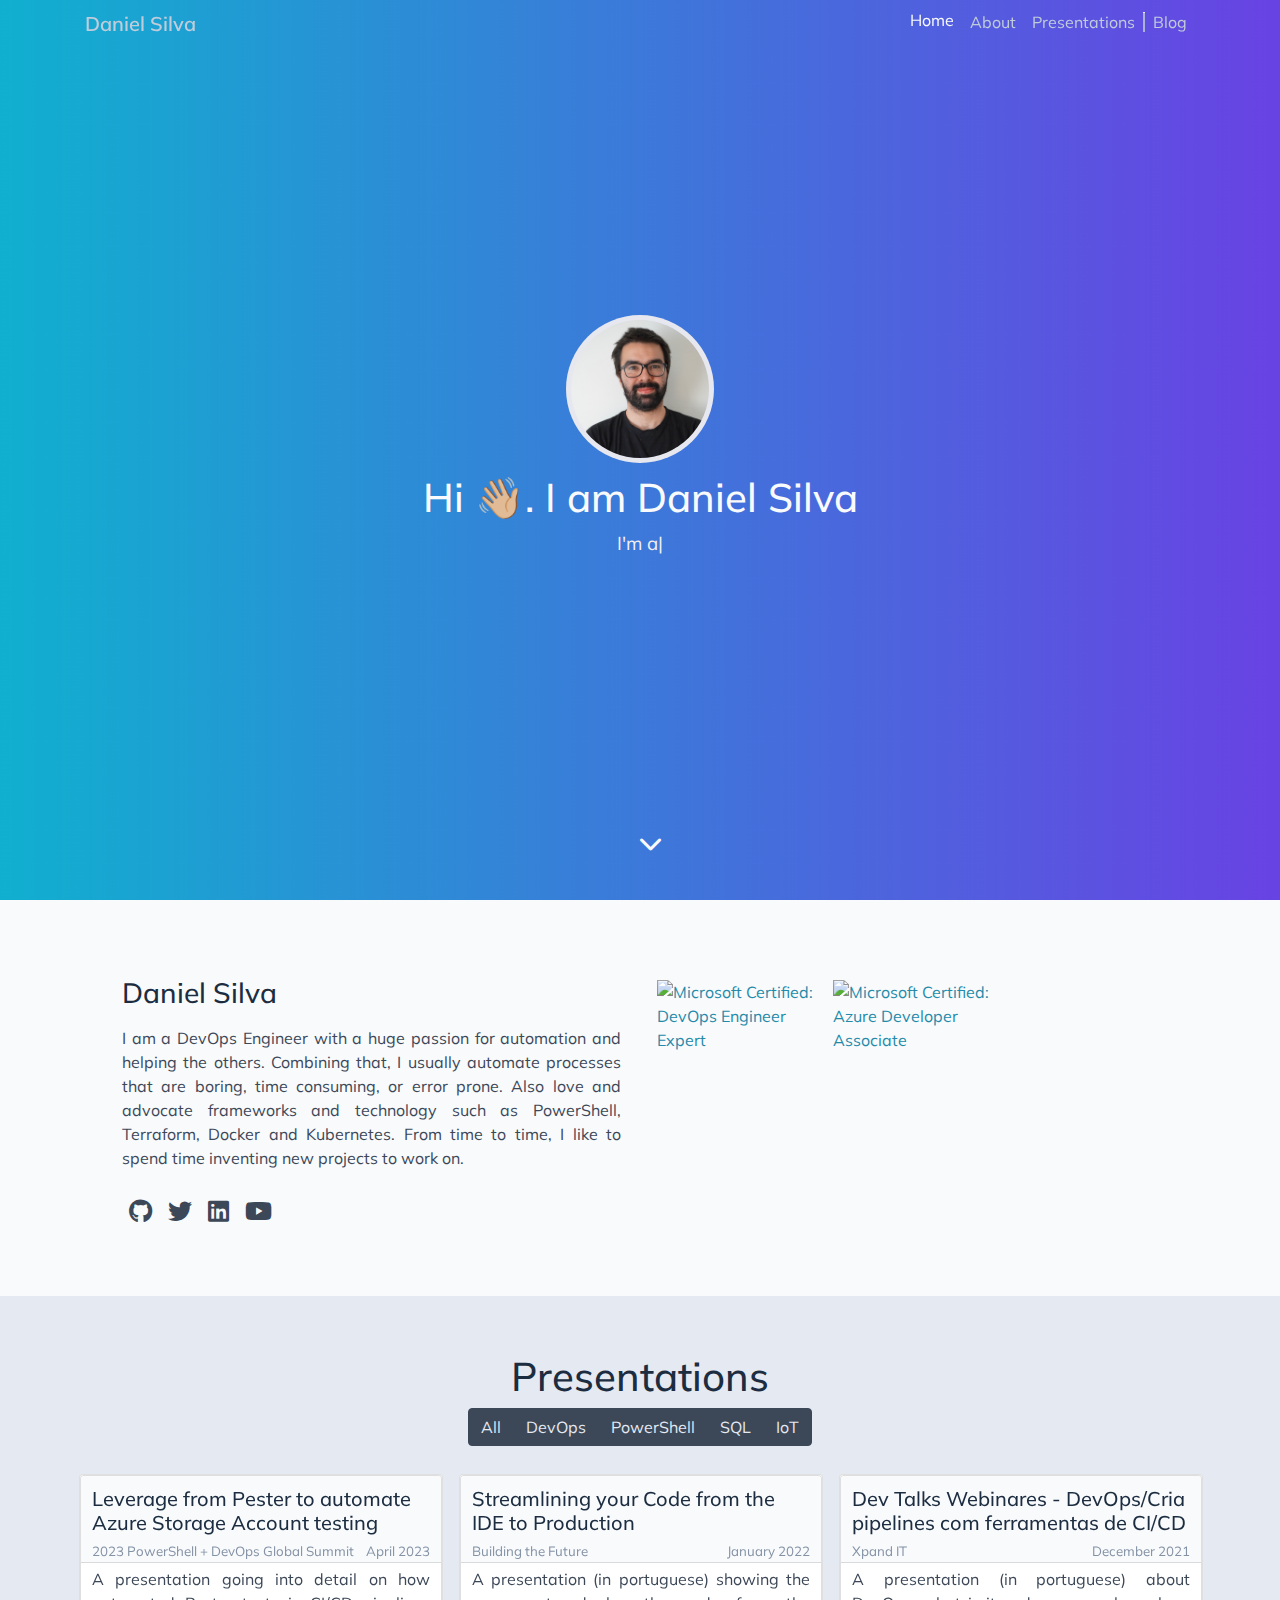
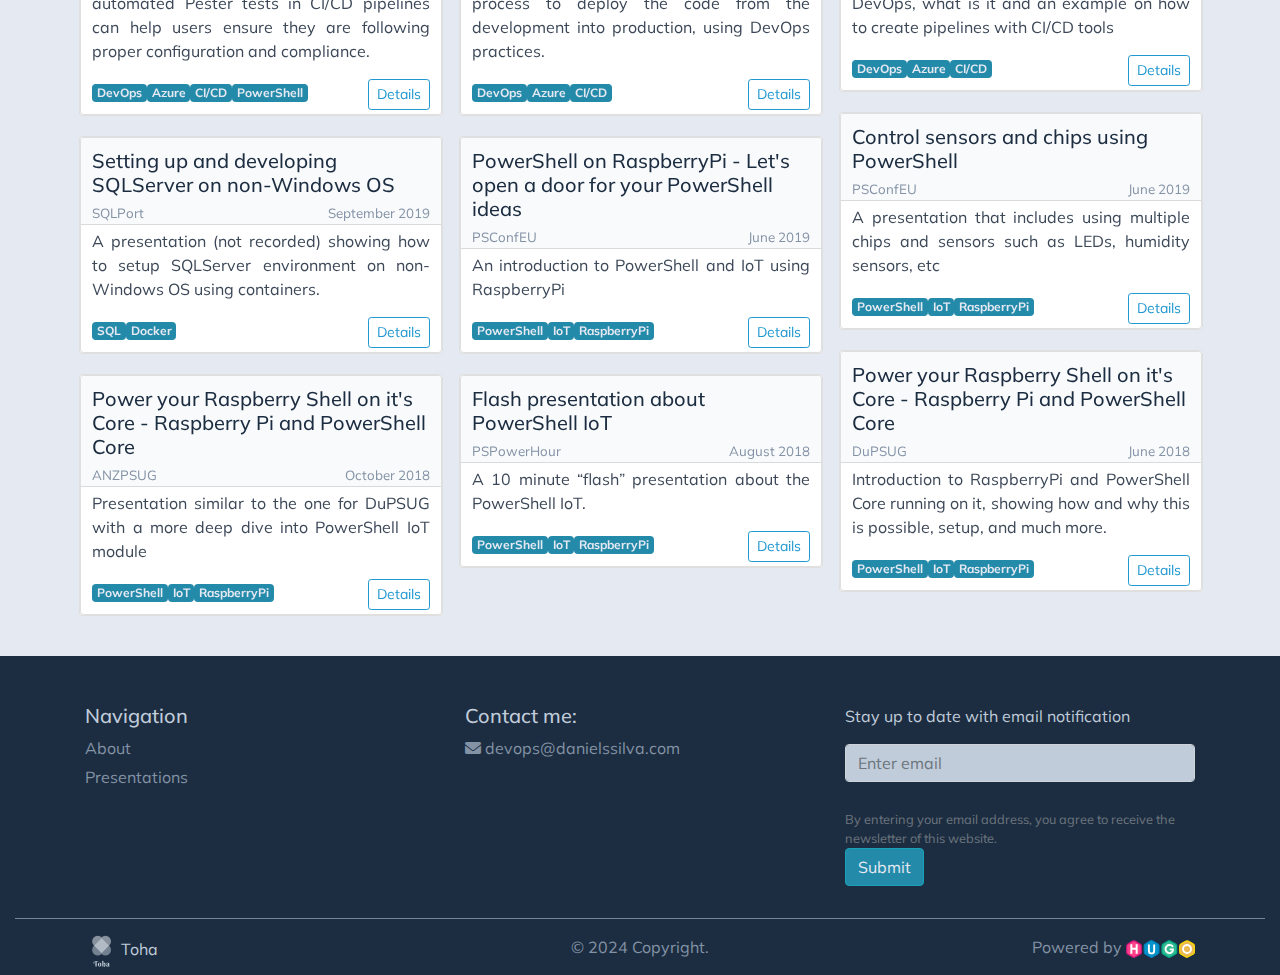
==== commit 4bf2dfc3: "deploy: a69878bcb332c812c716e59b2a09f55355a42fd8" ====
--- a/index.html
+++ b/index.html
@@ -42,4 +42,9 @@
 </span><span class="badge btn-info">RaspberryPi</span></div><div class=project-btn-holder><span><a class="btn btn-outline-info btn-sm" href="https://www.youtube.com/watch?v=fDQvdIEda_c&amp;t=3278s" target=#>Details</a></span></div></div></div></div></div></div><div class="col-sm-12 col-md-6 col-lg-4 p-2 filtr-item" data-category='all, PowerShell,IoT,RaspberryPi'><div class="card mt-1"><div class=card><a class=card-header href="https://www.youtube.com/watch?v=S17dT1mQLGI" target=_blank rel=noopener><div><div class=d-flex><h5 class="card-title mb-0">Power your Raspberry Shell on it's Core - Raspberry Pi and PowerShell Core</h5></div><div class=sub-title><span>DuPSUG</span>
 <span>June 2018</span></div></div></a><div class="card-body text-justify pt-1 pb-1"><p>Introduction to RaspberryPi and PowerShell Core running on it, showing how and why this is possible, setup, and much more.</p><div class=project-card-footer><div class=project-tags-holder><span class="badge btn-info">PowerShell
 </span><span class="badge btn-info">IoT
-</span><span class="badge btn-info">RaspberryPi</span></div><div class=project-btn-holder><span><a class="btn btn-outline-info btn-sm" href="https://www.youtube.com/watch?v=S17dT1mQLGI" target=#>Details</a></span></div></div></div></div></div></div></div></div></div></div><script type=text/javascript src=/js/jquery-3.4.1.min.js></script><script type=text/javascript src=/js/popper.min.js></script><script type=text/javascript src=/js/bootstrap.min.js></script><script type=text/javascript src=/js/navbar.js></script><script type=text/javascript src=/js/plyr.js></script><script type=text/javascript src=/js/main.js></script><script src=/js/itype.min.js></script><script src=/js/github-button.js></script><script src=/js/home.js></script><script src=/js/jquery.filterizr.min.js></script></body></html>+</span><span class="badge btn-info">RaspberryPi</span></div><div class=project-btn-holder><span><a class="btn btn-outline-info btn-sm" href="https://www.youtube.com/watch?v=S17dT1mQLGI" target=#>Details</a></span></div></div></div></div></div></div></div></div></div></div><footer id=footer class="container-fluid text-center align-content-center footer pb-2"><div class="container pt-5"><div class="row text-left"><div class="col-md-4 col-sm-12"><h5>Navigation</h5><ul><li class=nav-item><a class=smooth-scroll href=https://www.danielssilva.dev/#about>About</a></li><li class=nav-item><a class=smooth-scroll href=https://www.danielssilva.dev/#projects>Presentations</a></li></ul></div><div class="col-md-4 col-sm-12"><h5>Contact me:</h5><ul><li><a href=mailto:devops@danielssilva.com target=_blank rel=noopener><span><i class="fas fa-envelope"></i></span> <span>devops@danielssilva.com</span></a></li></ul></div><div class="col-md-4 col-sm-12"><p>Stay up to date with email notification</p><form method=post action=https://blogtrottr.com><div class=form-group><input type=email class=form-control name=btr_email placeholder="Enter email"><br><input type=hidden name=btr_url value=https://www.danielssilva.dev/index.xml>
+<input type=hidden name=schedule_type value=1>
+<small id=emailHelp class="form-text text-muted">By entering your email address, you agree to receive the newsletter of this website.</small>
+<button type=submit class="btn btn-info"> Submit</button></div></form></div></div></div><hr><div class=container><div class="row text-left"><div class=col-md-4><a id=theme href=https://github.com/hossainemruz/toha target=_blank rel=noopener><img src=/images/theme-logo_hu8376fd15465fef26ffe66b6bcf0ca686_13669_32x0_resize_box_3.png alt="Toha Theme Logo">
+Toha</a></div><div class="col-md-4 text-center">© 2024 Copyright.</div><div class="col-md-4 text-right"><a id=hugo href=https://gohugo.io/ target=_blank rel=noopener>Powered by
+<img src=/images/hugo-logo.svg alt="Hugo Logo" height=18></a></div></div></div></footer><script type=text/javascript src=/js/jquery-3.4.1.min.js></script><script type=text/javascript src=/js/popper.min.js></script><script type=text/javascript src=/js/bootstrap.min.js></script><script type=text/javascript src=/js/navbar.js></script><script type=text/javascript src=/js/plyr.js></script><script type=text/javascript src=/js/main.js></script><script src=/js/itype.min.js></script><script src=/js/github-button.js></script><script src=/js/home.js></script><script src=/js/jquery.filterizr.min.js></script></body></html>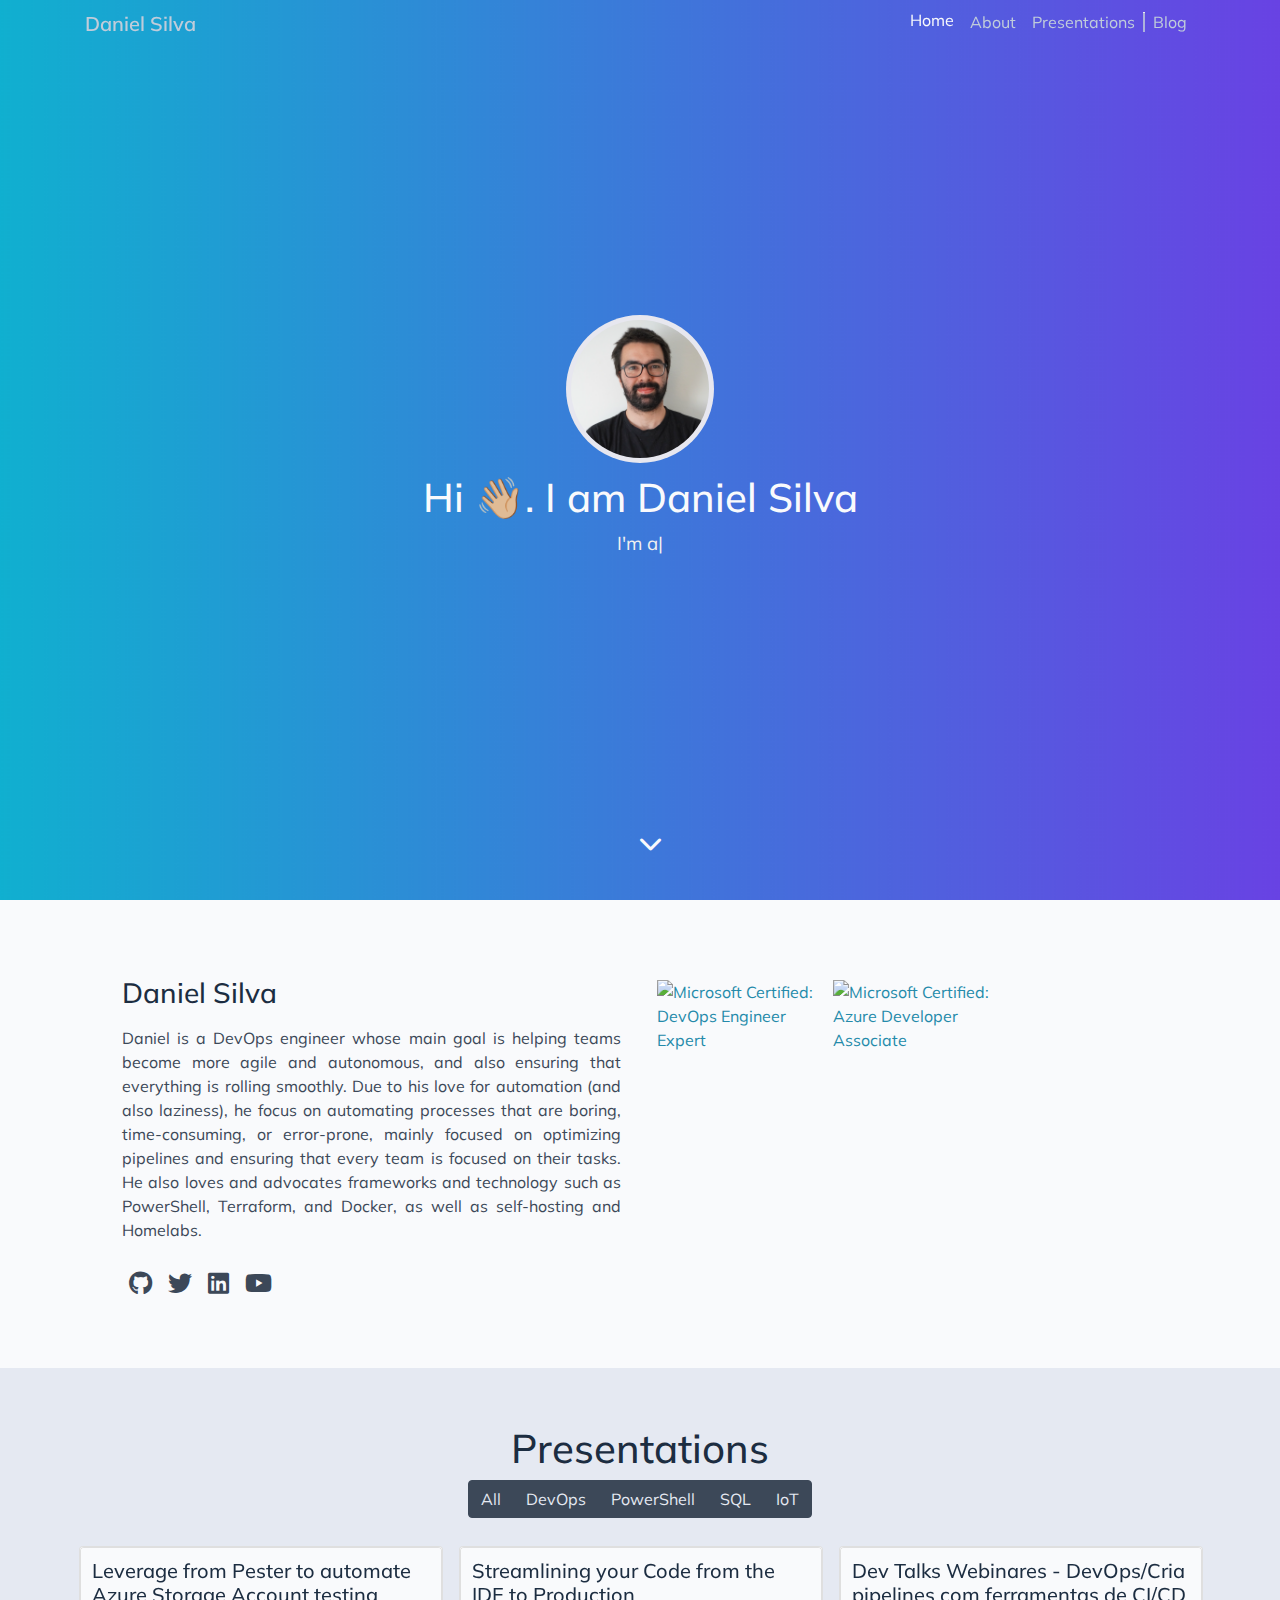
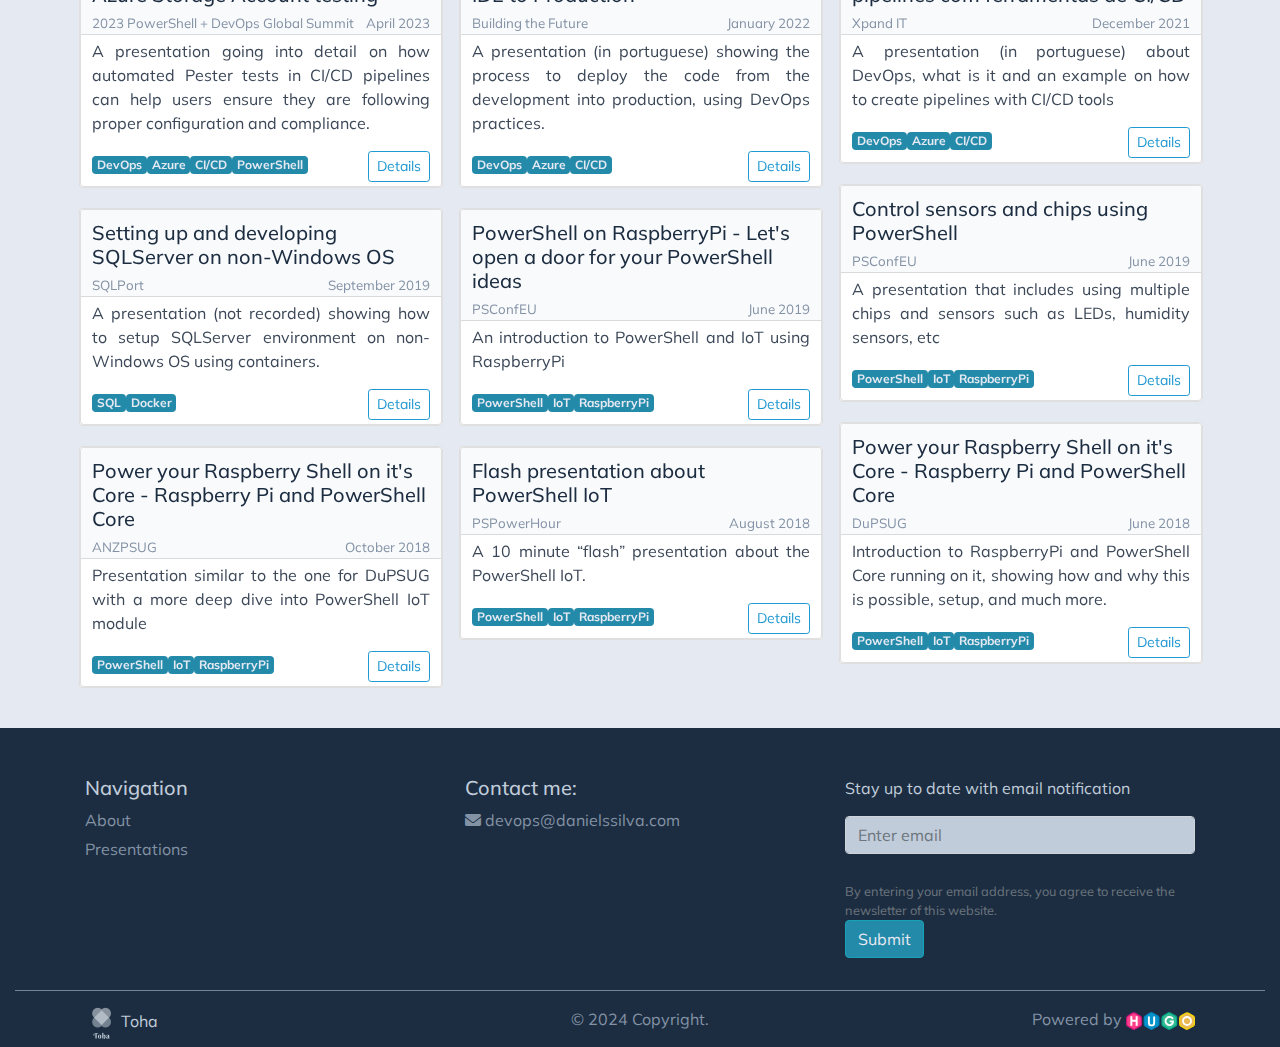
==== commit ebceb68f: "deploy: c2c60a6acac788b93733b8409f8b685f1455fcf2" ====
--- a/index.html
+++ b/index.html
@@ -2,7 +2,7 @@
 <meta name=description content><meta charset=UTF-8><meta name=viewport content="width=device-width,initial-scale=1"><meta http-equiv=X-UA-Compatible content="ie=edge"><link rel=stylesheet href=/css/bootstrap.min.css><link rel=stylesheet href=/css/layouts/main.css><link rel=stylesheet href=/css/navigators/navbar.css><link rel=stylesheet href=/css/plyr.css><link rel=stylesheet href=/css/flag-icon.min.css><link rel=stylesheet href="https://fonts.googleapis.com/css2?family=Muli:wght@300;400;500;600"><link rel=stylesheet href=/fontawesome/css/all.min.css><link rel=icon type=image/png href=/images/favicon_hu2dff585c7167c9df574f8e8d5218c62c_130296_42x0_resize_box_3.png><meta property="og:title" content="Daniel Silva"><meta property="og:type" content="website"><meta property="og:description" content><meta property="og:image" content="https://www.danielssilva.dev/images/author/avatar.png"><meta property="og:url" content="https://www.danielssilva.dev/"><link rel=stylesheet href=/css/sections/home.css><link rel=stylesheet href=/css/sections/about.css><link rel=stylesheet href=/css/sections/skills.css><link rel=stylesheet href=/css/sections/experiences.css><link rel=stylesheet href=/css/sections/education.css><link rel=stylesheet href=/css/sections/projects.css><link rel=stylesheet href=/css/sections/recent-posts.css><link rel=stylesheet href=/css/sections/achievements.css><link rel=stylesheet href=/css/sections/accomplishments.css><link rel=stylesheet href=/css/style.css></head><body data-spy=scroll data-target=#top-navbar data-offset=100><nav class="navbar navbar-expand-xl top-navbar initial-navbar" id=top-navbar><div class=container><a class=navbar-brand href=/>Daniel Silva</a>
 <button class="navbar-toggler navbar-dark" id=navbar-toggler type=button data-toggle=collapse data-target=#top-nav-items aria-label=menu>
 <span class=navbar-toggler-icon></span></button><div class="collapse navbar-collapse dynamic-navbar" id=top-nav-items><ul class="navbar-nav ml-auto"><li class=nav-item><a class=nav-link href=#home>Home</a></li><li class=nav-item><a class=nav-link href=#about>About</a></li><li class=nav-item><a class=nav-link href=#projects>Presentations</a></li><div class=dropdown-divider id=top-navbar-divider></div><li class=nav-item><a class=nav-link href=https://blog.danielssilva.dev/>Blog</a></li></ul></div></div></nav><div class="container-fluid home" id=home><style>#homePageBackgroundImageDivStyled{background-image:url(/images/background/background_hud6ae6248197eb06130bf55874846ea7c_685095_500x0_resize_box_3.png)}@media(min-width:500px) and (max-width:800px){#homePageBackgroundImageDivStyled{background-image:url(/images/background/background_hud6ae6248197eb06130bf55874846ea7c_685095_800x0_resize_box_3.png)}}@media(min-width:801px) and (max-width:1200px){#homePageBackgroundImageDivStyled{background-image:url(/images/background/background_hud6ae6248197eb06130bf55874846ea7c_685095_1200x0_resize_box_3.png)}}@media(min-width:1201px) and (max-width:1500px){#homePageBackgroundImageDivStyled{background-image:url(/images/background/background_hud6ae6248197eb06130bf55874846ea7c_685095_1500x0_resize_box_3.png)}}@media(min-width:1501px){#homePageBackgroundImageDivStyled{background-image:url(/images/background/background.png)}}</style><span class=on-the-fly-behavior></span><div id=homePageBackgroundImageDivStyled class="background container-fluid"></div><div class="container content text-center"><img src=/images/author/avatar_hu5a6892530adabd34b1c75fb4cfc5e034_548641_148x148_fit_box_3.png class="rounded-circle mx-auto d-block img-fluid" alt="Author Image"><h1 class=greeting>Hi 👋🏼. I am Daniel Silva</h1><div class=typing-carousel><span id=ityped class=ityped></span>
-<span class=ityped-cursor></span></div><ul id=typing-carousel-data><li>I'm a DevOps engineer</li><li>I love automation</li><li>I love DYI</li><li>I love presenting and sharing</li></ul><a href=#about aria-label="Read More - Daniel Silva"><i class="arrow bounce fa fa-chevron-down"></i></a></div></div><div class="container-fluid section-holder d-flex bg-white"><div class="container anchor p-lg-5 about-section" id=about><div class="row pt-sm-2 pt-md-4 align-self-center"><div class=col-sm-6><h3 class=p-1>Daniel Silva</h3><p class="p-1 text-justify">I am a DevOps Engineer with a huge passion for automation and helping the others. Combining that, I usually automate processes that are boring, time consuming, or error prone. Also love and advocate frameworks and technology such as PowerShell, Terraform, Docker and Kubernetes. From time to time, I like to spend time inventing new projects to work on.</p><div class="text-container ml-auto"><ul class="social-link d-flex"><li><a href=https://github.com/DanielSSilva title=Github target=_blank rel=noopener><i class="fab fa-github"></i></a></li><li><a href=https://twitter.com/DanielSilv9 title=Twitter target=_blank rel=noopener><i class="fab fa-twitter"></i></a></li><li><a href=https://www.linkedin.com/in/danielssilva/ title=LinkedIn target=_blank rel=noopener><i class="fab fa-linkedin"></i></a></li><li><a href=https://www.youtube.com/channel/UCpdLmETWFj0H3rv2JIgzPHg title=Youtube target=_blank rel=noopener><i class="fab fa-youtube"></i></a></li></ul></div></div><div class="col-sm-6 pt-5 pl-md-4 pl-sm-3 pt-sm-0"><div class=row><div class="col-6 col-lg-4 p-2"><div><a href=https://www.credly.com/badges/4189b24d-8f48-4c26-a25a-a30ac0645d60/public_url target=_blank rel="noopener noreferrer"><img src=https://images.credly.com/size/220x220/images/c3ab66f8-5d59-4afa-a6c2-0ba30a1989ca/CERT-Expert-DevOps-Engineer-600x600.png alt="Microsoft Certified: DevOps Engineer Expert"></a></div></div><div class="col-6 col-lg-4 p-2"><div><a href=https://www.credly.com/badges/4189b24d-8f48-4c26-a25a-a30ac0645d60/public_url target=_blank rel="noopener noreferrer"><img src=https://images.credly.com/size/220x220/images/63316b60-f62d-4e51-aacc-c23cb850089c/azure-developer-associate-600x600.png alt="Microsoft Certified: Azure Developer Associate"></a></div></div></div></div></div></div></div><div class="container-fluid section-holder d-flex bg-dimmed"><div class="container-fluid anchor pb-5 projects-section" id=projects><h1 class=text-center><span id=projects></span>Presentations</h1><div class="container ml-auto text-center"><div class="btn-group flex-wrap" role=group id=project-filter-buttons><button type=button class="btn btn-dark" data-filter=all>
+<span class=ityped-cursor></span></div><ul id=typing-carousel-data><li>I'm a DevOps engineer</li><li>I love automation</li><li>I love DYI</li><li>I love Self-hosting</li><li>I love presenting and sharing</li></ul><a href=#about aria-label="Read More - Daniel Silva"><i class="arrow bounce fa fa-chevron-down"></i></a></div></div><div class="container-fluid section-holder d-flex bg-white"><div class="container anchor p-lg-5 about-section" id=about><div class="row pt-sm-2 pt-md-4 align-self-center"><div class=col-sm-6><h3 class=p-1>Daniel Silva</h3><p class="p-1 text-justify">Daniel is a DevOps engineer whose main goal is helping teams become more agile and autonomous, and also ensuring that everything is rolling smoothly. Due to his love for automation (and also laziness), he focus on automating processes that are boring, time-consuming, or error-prone, mainly focused on optimizing pipelines and ensuring that every team is focused on their tasks. He also loves and advocates frameworks and technology such as PowerShell, Terraform, and Docker, as well as self-hosting and Homelabs.</p><div class="text-container ml-auto"><ul class="social-link d-flex"><li><a href=https://github.com/DanielSSilva title=Github target=_blank rel=noopener><i class="fab fa-github"></i></a></li><li><a href=https://twitter.com/DanielSilv9 title=Twitter target=_blank rel=noopener><i class="fab fa-twitter"></i></a></li><li><a href=https://www.linkedin.com/in/danielssilva/ title=LinkedIn target=_blank rel=noopener><i class="fab fa-linkedin"></i></a></li><li><a href=https://www.youtube.com/channel/UCpdLmETWFj0H3rv2JIgzPHg title=Youtube target=_blank rel=noopener><i class="fab fa-youtube"></i></a></li></ul></div></div><div class="col-sm-6 pt-5 pl-md-4 pl-sm-3 pt-sm-0"><div class=row><div class="col-6 col-lg-4 p-2"><div><a href=https://www.credly.com/badges/4189b24d-8f48-4c26-a25a-a30ac0645d60/public_url target=_blank rel="noopener noreferrer"><img src=https://images.credly.com/size/220x220/images/c3ab66f8-5d59-4afa-a6c2-0ba30a1989ca/CERT-Expert-DevOps-Engineer-600x600.png alt="Microsoft Certified: DevOps Engineer Expert"></a></div></div><div class="col-6 col-lg-4 p-2"><div><a href=https://www.credly.com/badges/4189b24d-8f48-4c26-a25a-a30ac0645d60/public_url target=_blank rel="noopener noreferrer"><img src=https://images.credly.com/size/220x220/images/63316b60-f62d-4e51-aacc-c23cb850089c/azure-developer-associate-600x600.png alt="Microsoft Certified: Azure Developer Associate"></a></div></div></div></div></div></div></div><div class="container-fluid section-holder d-flex bg-dimmed"><div class="container-fluid anchor pb-5 projects-section" id=projects><h1 class=text-center><span id=projects></span>Presentations</h1><div class="container ml-auto text-center"><div class="btn-group flex-wrap" role=group id=project-filter-buttons><button type=button class="btn btn-dark" data-filter=all>
 All
 </button>
 <button type=button class="btn btn-dark" data-filter=DevOps>
